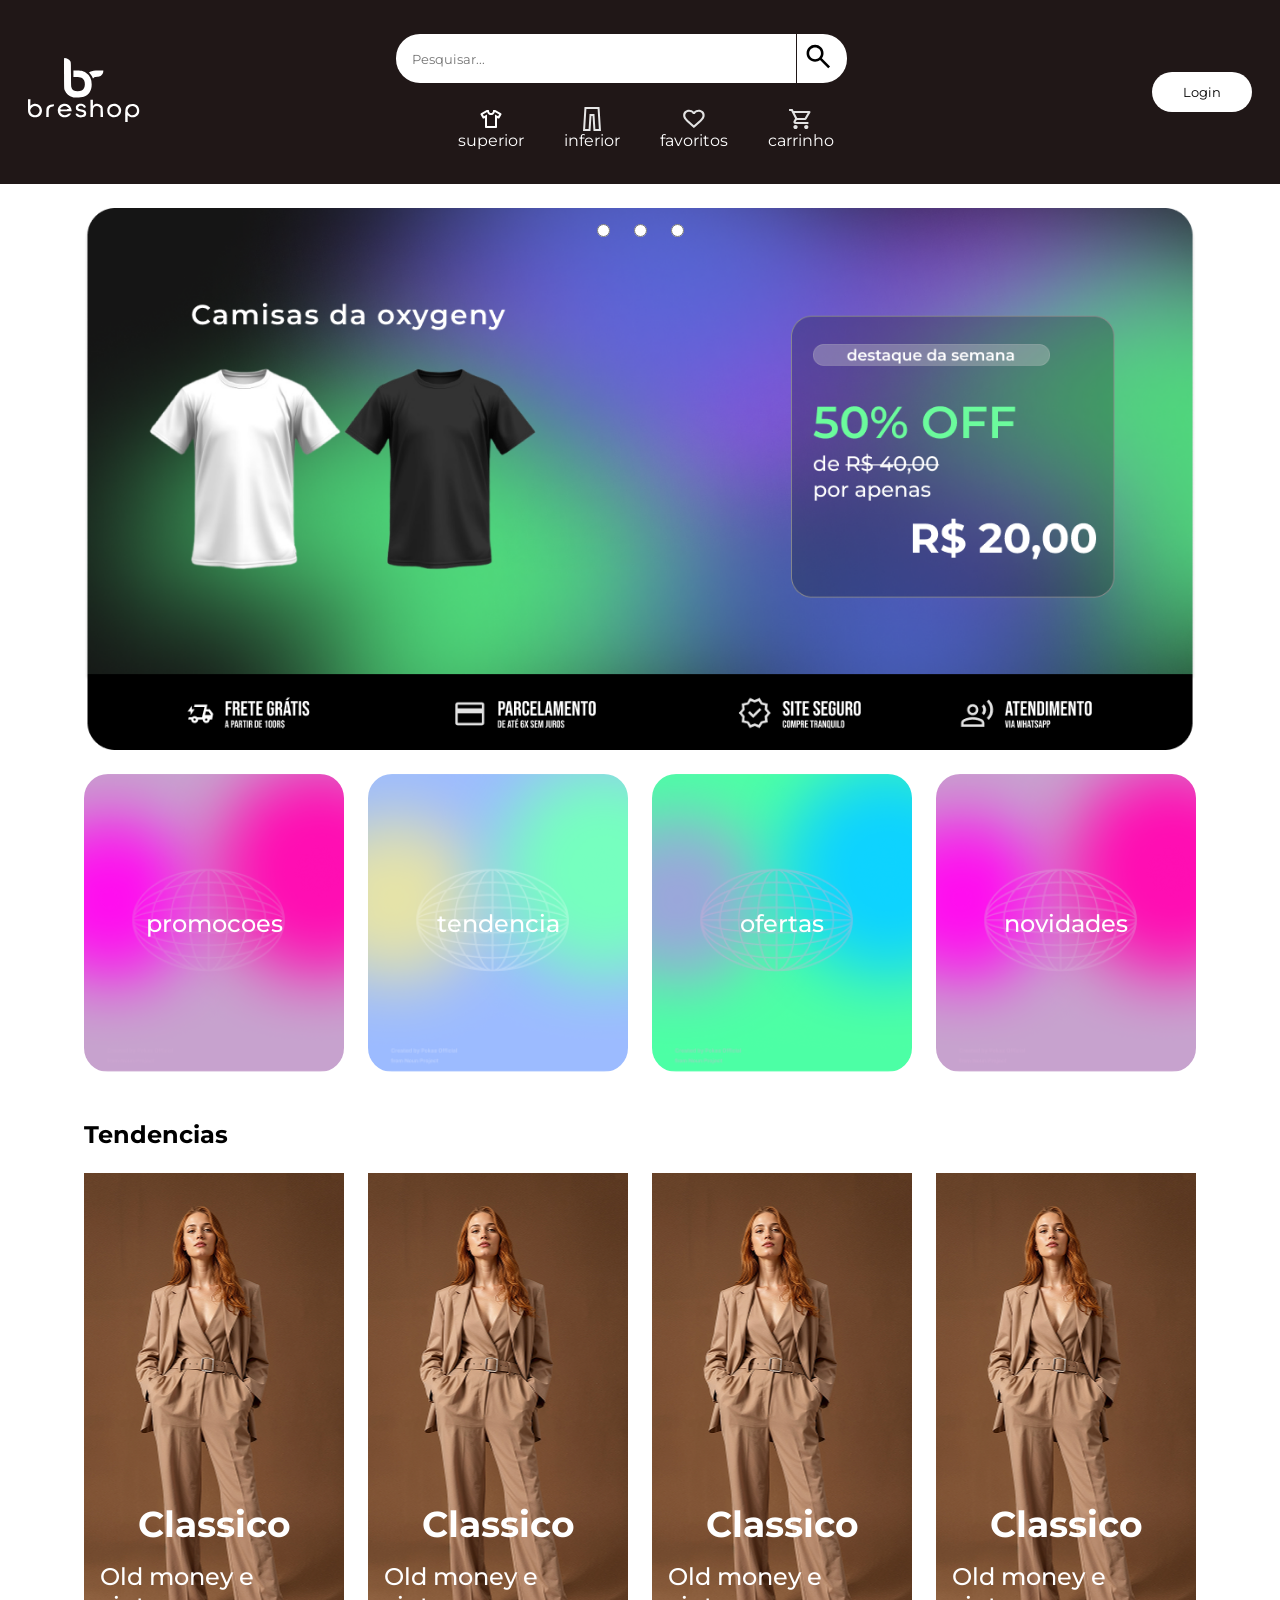
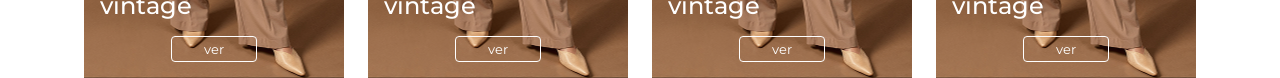
==== index.html @ 42ba139c "Fix:cards atualizados" ====
<!DOCTYPE html>
<html lang="pt-BR">
<head>
    <meta charset="UTF-8">
    <meta name="viewport" content="width=device-width, initial-scale=1.0">
    <link rel="stylesheet" href="css/config.css">
    <link rel="stylesheet" href="css/header.css">
    <link rel="stylesheet" href="css/slider.css">
    <link rel="stylesheet" href="css/main.css">
    <title>Breshop</title>
</head>
<body>
    <!-- cabeçalho com os a navegação para outras partes do codigo -->
    <header>
        <div class="container-header">
            <!-- logo -->
            <div>
                <img src="assets/icons/logo.svg" alt="logo"/>
            </div>
            <!-- barra de pesquisa + navegação -->
            <div class="content-header">
                <span>
                    <input type="text" placeholder="Pesquisar...">
                    <button>
                        <img src="assets/icons/lupa.svg" alt="lupa"/>
                    </button>
                </span>
                <nav>
                    <div class="nav-item">
                        <img src="assets/icons/superior.svg" alt="home"/>
                        <a href="#">superior</a>
                    </div>
                    <div class="nav-item">
                        <img src="assets/icons/inferior.svg" alt="inferior"/>
                        <a href="#">inferior</a>
                    </div>
                    <div class="nav-item"> 
                        <img src="assets/icons/fav.svg" alt="contato"/>
                        <a href="#">favoritos</a>
                    </div>
                    <div class="nav-item"> 
                        <img src="assets/icons/carrinho.svg" alt="contato"/>
                        <a href="#">carrinho</a>
                    </div>
                </nav>   
            </div>
            <button class="btn-login">
                Login   
            </button>
        </div>
    </header>
    <main>
        <section>
            <div class="container-slide">
                <div class="slide">
                    <img src="assets/images/slide.png" alt="slide1"/>
                </div>
                <nav>
                    <input type="radio" name="slide" id="slide2">
                    <input type="radio" name="slide" id="slide3">
                    <input type="radio" name="slide" id="slide4">
                </nav>
            </div>
        </section>
        <section class="container-box">
            <div class="box box-1">promocoes</div>
            <div class="box box-2">tendencia</div>
            <div class="box box-3">ofertas</div>
            <div class="box box-4">novidades</div>
        </section>
        <section class="container-cards">
            <h1>Tendencias</h1>
            <div class="content-cards">
                <div class="card card-1">
                    <div>
                        <h2>Classico</h2>
                        <span>Old money e vintage</span>
                        <button>ver</button>
                    </div>
                </div>
                      <div class="card card-1">
                    <div>
                        <h2>Classico</h2>
                        <span>Old money e vintage</span>
                        <button>ver</button>
                    </div>
                </div>
                      <div class="card card-1">
                    <div>
                        <h2>Classico</h2>
                        <span>Old money e vintage</span>
                        <button>ver</button>
                    </div>
                </div>
                      <div class="card card-1">
                    <div>
                        <h2>Classico</h2>
                        <span>Old money e vintage</span>
                        <button>ver</button>
                    </div>
                </div>
                
        </section>
    </main>
</body>
</html>
---- css/config.css ----
@import url('https://fonts.googleapis.com/css2?family=Montserrat:ital,wght@0,100..900;1,100..900&display=swap');
* {
    margin: 0;
    padding: 0;
    box-sizing: border-box;
    font-family: "Montserrat", sans-serif;
    color: #fff;
}
---- css/header.css ----
header {
    /* width: 100%; */
    height: 184px;
    background-color: #201717;
    padding: 0 5.25rem;
    display: flex;
    justify-content: center;
}

header > .container-header {
    height: 100%;
    display: flex;
    align-items: center;
    gap: 16rem;
}
header > .container-header > .content-header {
    width: 500px;
    display: flex;
    flex-direction: column;
    align-items: center;
    gap: 1.5rem;
}
header > .container-header > .content-header > nav {
    display: flex;
    gap: 2.5rem;
}
header > .container-header > .content-header > span {
    display: flex;
    gap: 1px;
    width: 100%;
}

header > .container-header > .content-header > nav > .nav-item {
    display: flex;
    flex-direction: column;
    align-items: center;
}
header > .container-header > .content-header > nav > .nav-item > a:hover{
    transition: 0.3s;  
    color: #464646;
}

header > .container-header > .content-header > nav > .nav-item > a {
    text-decoration: none;
    color: #fff;
}
header > .container-header > .content-header > span > input{
    width: 80%;
    height: 49px;
    background-color: #fff;
    color: #000;
    border: none;
    border-radius: 24px 0px 0px 24px;
    padding: 0 1rem;
}
header > .container-header > .content-header > span > button {
    width: 10%;
    height: 49px;
    background-color: #fff;
    color: #000;
    border: none;
    border-radius: 0px 24px 24px 0px;
}
header > .container-header > .btn-login  {
    width: 100px;
    height: 40px;
    background-color: #fff;
    color: #000;
    border: none;
    border-radius: 24px;
}
---- css/slider.css ----
main > section > .container-slide {
    margin-top: 1.5rem;
    width: 100%;
    height: 100%;
    position: relative;
}
main > section > .container-slide >  .slide {
    width: 100%;
    height: 33.88rem;

}
main > section > .container-slide >  nav {
    width: 100%;
    position: absolute;
    left: 50%;
    top: 1rem;
    display: flex;
    gap: 1.5rem;
    transform: translateX(-50%);
    justify-content: center;
}
main > section > .container-slide > .slide > img{
    width: 100%;
    height: 100%;
}
---- css/main.css ----
main {
    padding: 0 5.25rem;
}

.container-box > .box {
    width: 18.63rem;
    height: 18.63rem;
    border-radius: 24px;
    display: flex;
    align-items: center;
    justify-content: center;
    font-size: 1.5rem;
    font-weight: 500;
}
.box-1 {
    background-image: url('../assets/images/promocoes.png');
    background-size: cover;
    background-position: center;
}
.box-2 {
    background-image: url('../assets/images/tendencias.png');
    background-size: cover;
    background-position: center;
}
.box-3 {
    background-image: url('../assets/images/ofertas.png');
    background-size: cover;
    background-position: center;
}
.box-4 {
    background-image: url('../assets/images/novidades.png');
    background-size: cover;
    background-position: center;
}

.container-box  {
    width: 100%;
    display: flex;
    gap: 1.5rem;
    margin-top: 1.5rem;

}

.container-cards {
    margin-top: 3rem;
    width: 100%;
}
.container-cards > h1 {
    color: #000000;
}

.content-cards {
    width: 100%;
    display: flex;
    gap: 1.5rem;
    margin-top: 1.5rem;
}


.content-cards > .card {
    width: 18.63rem;
    height: 31.56rem;
    font-size: 1.5rem;
    font-weight: 500;
    padding: 1rem;

}
.content-cards > .card > div {
    width: 100%;
    height: 100%;
    display: flex;
    align-items: center;
    justify-content: end;
    flex-direction: column;
    gap: 1rem;
}
.content-cards > .card > div > button {

    background-color: transparent;
    border: 1px solid #fff;
    border-radius: 4px;
    padding: 0.25rem 2rem;
}
.card-1 {
    background: linear-gradient(to top, rgba(0, 0, 0, 0.8) 0%, rgba(0, 0, 0, 0) 100%);
    background-image: url('../assets/images/classico.png');
    background-size: cover;
    background-position: center;
}
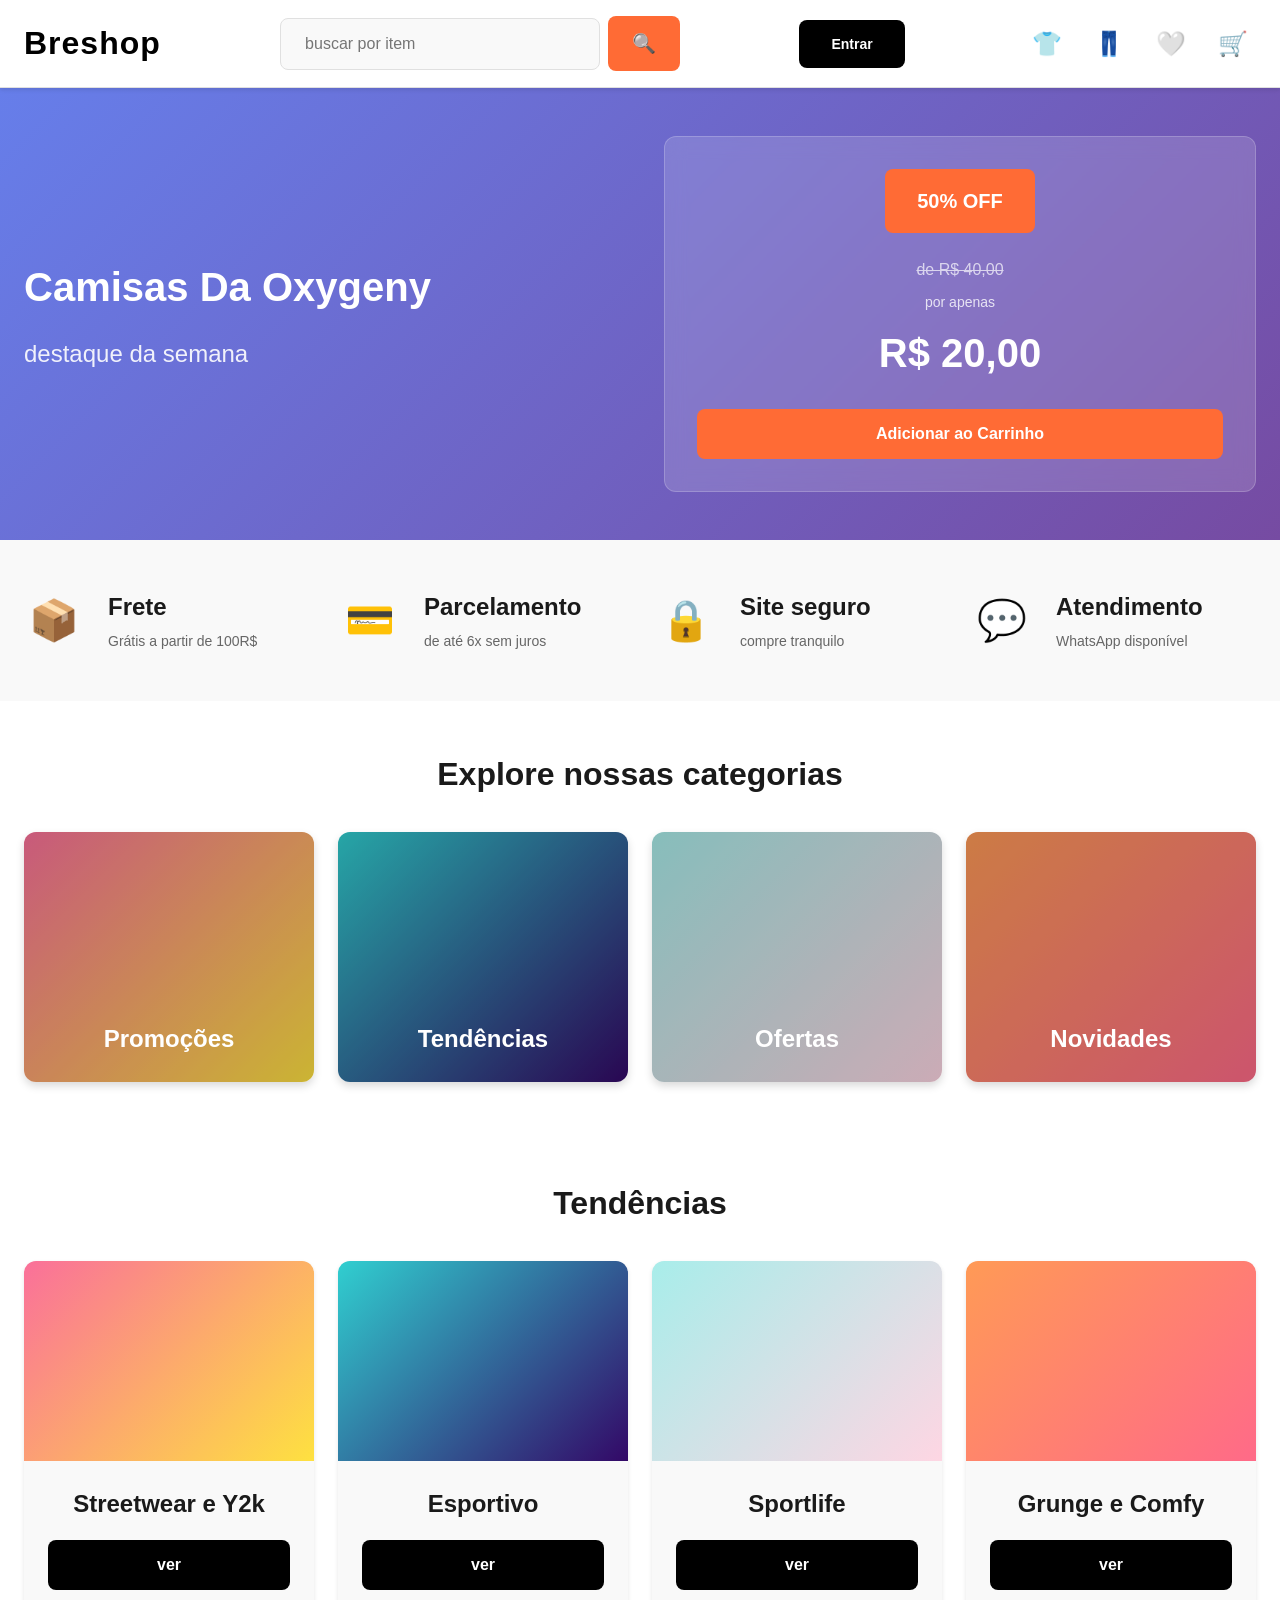
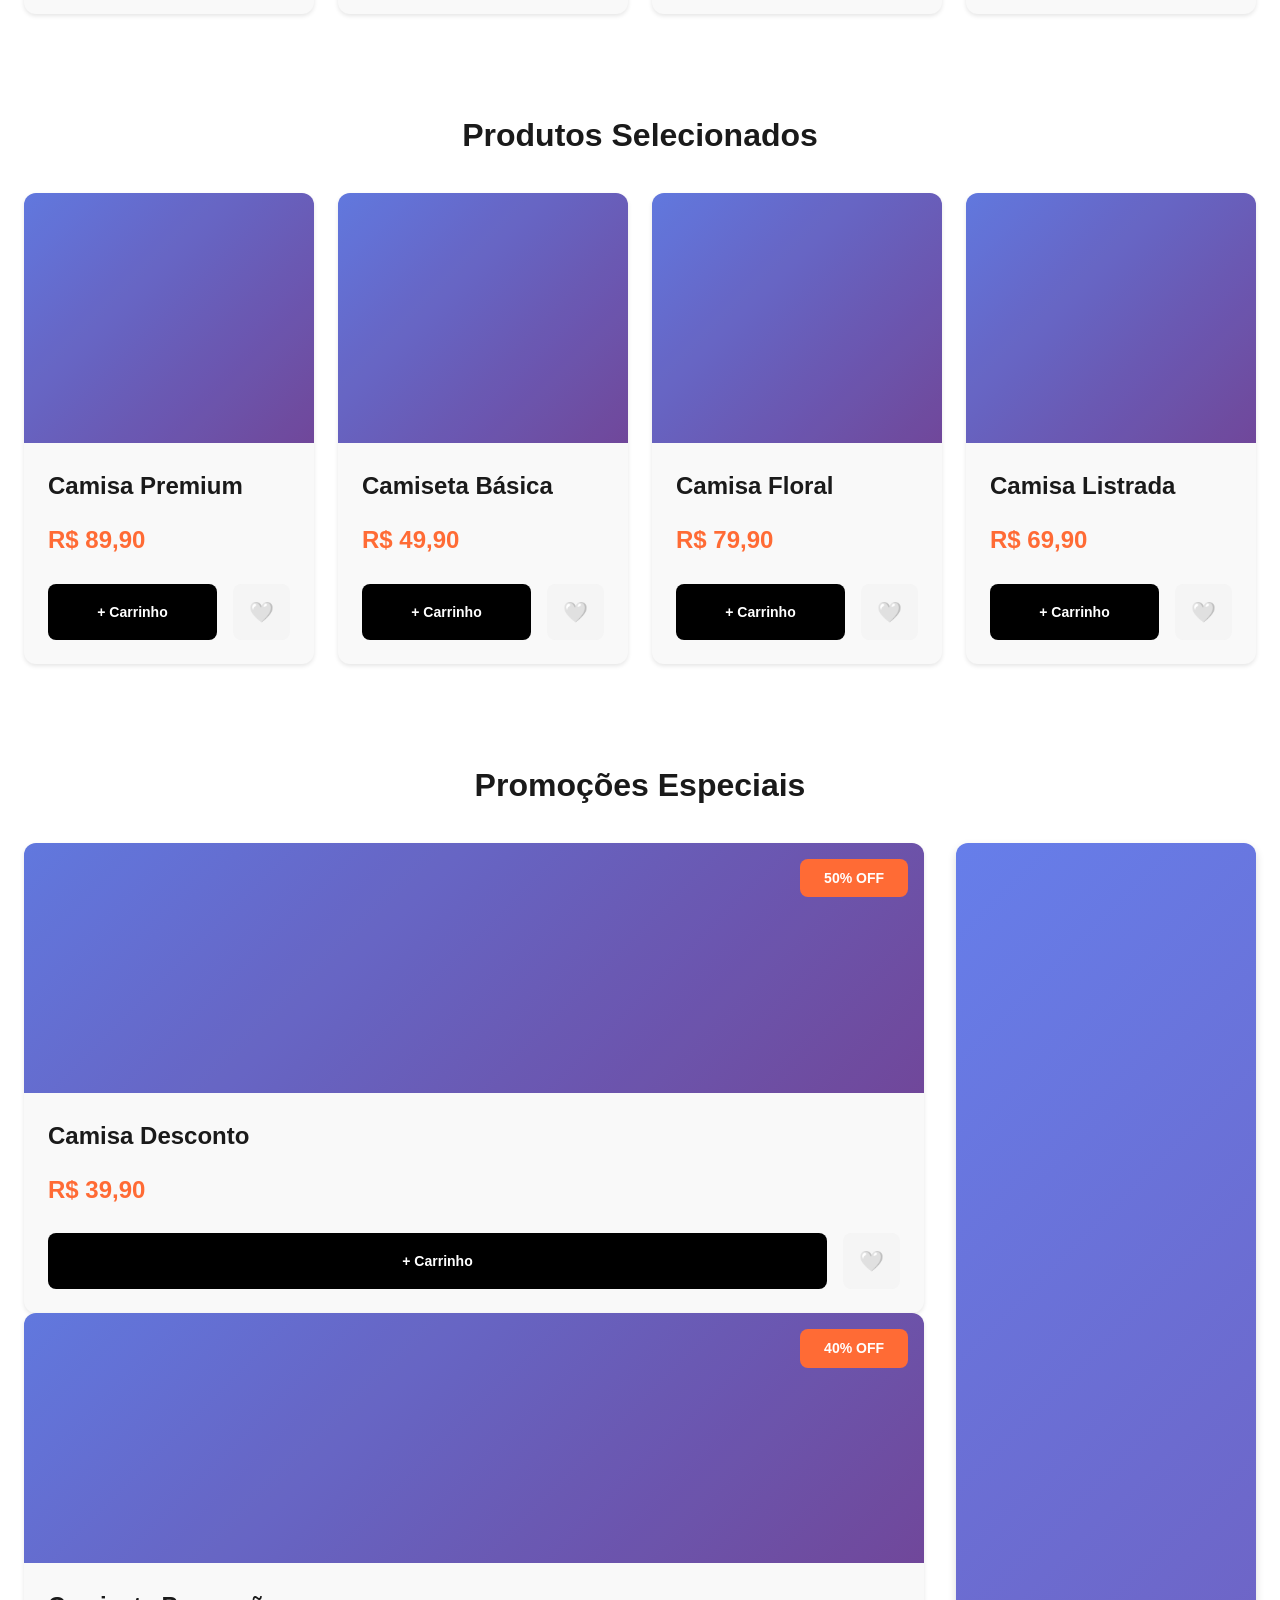
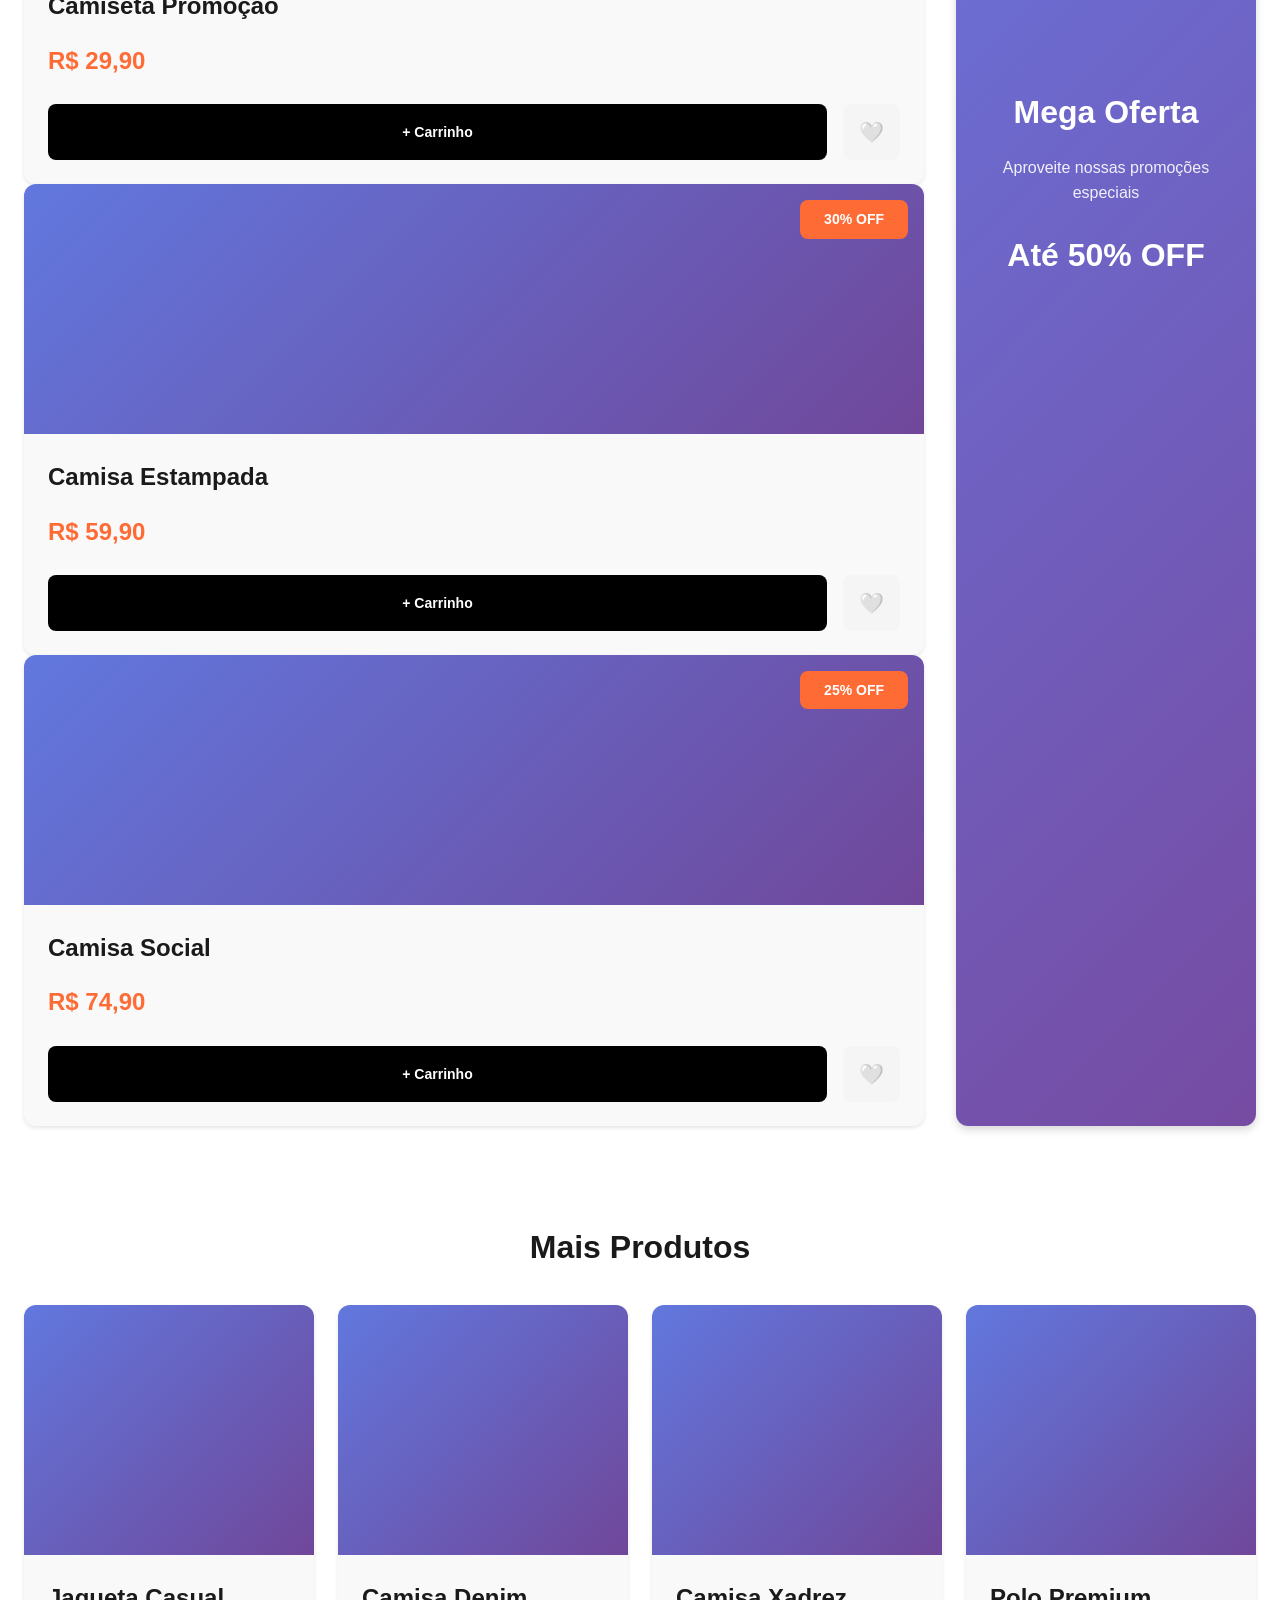
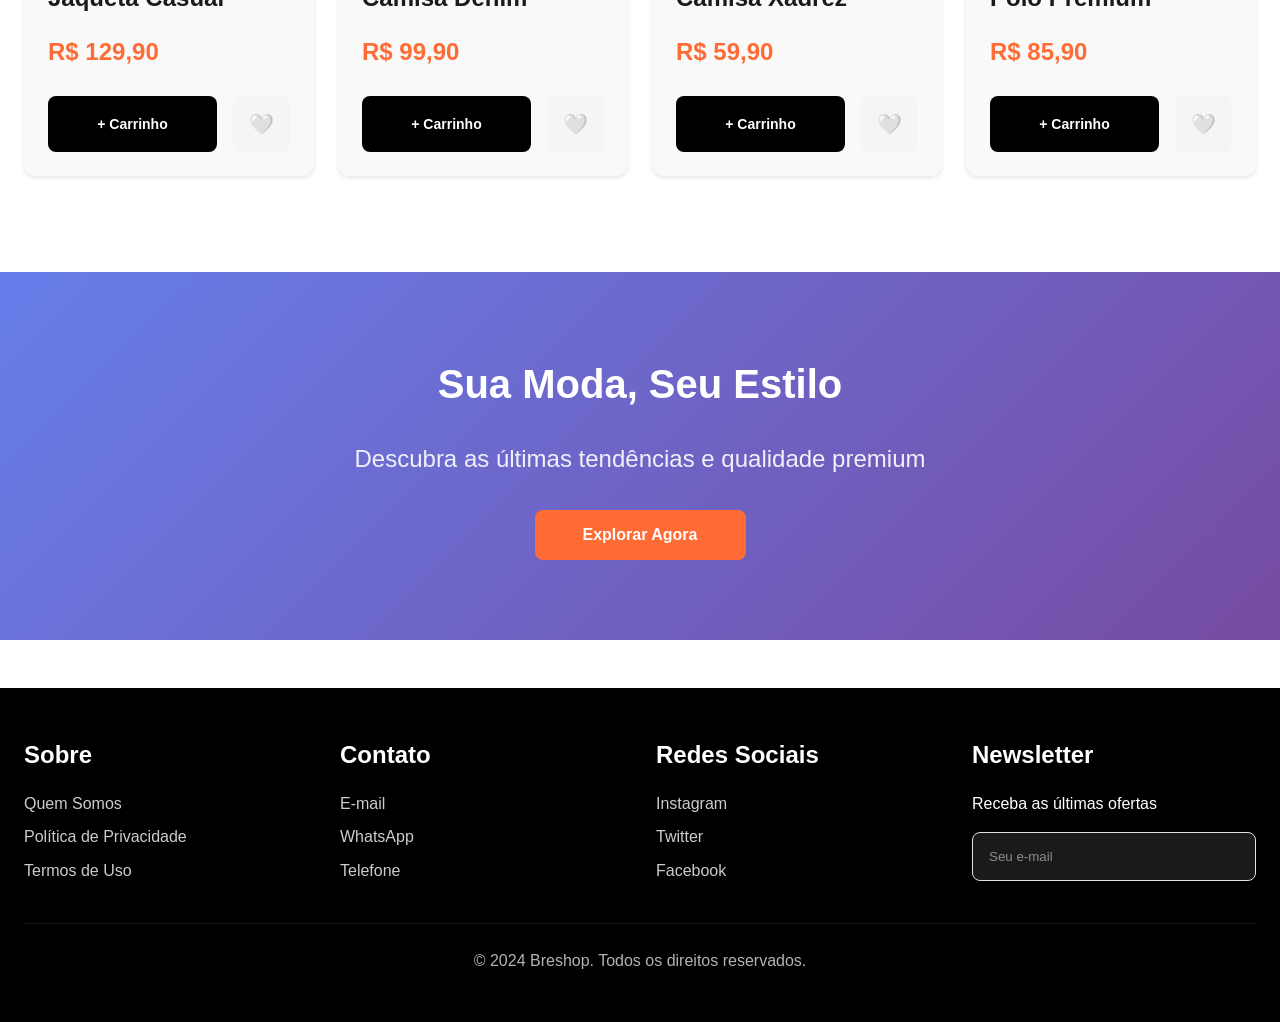
==== commit bfbdadd2: "Build: Desenvolver e-commerce completo com HTML5, CSS3 e JavaScript Vanilla Implementação de todos o" ====
--- a/index.html
+++ b/index.html
@@ -3,104 +3,381 @@
 <head>
     <meta charset="UTF-8">
     <meta name="viewport" content="width=device-width, initial-scale=1.0">
-    <link rel="stylesheet" href="css/config.css">
-    <link rel="stylesheet" href="css/header.css">
-    <link rel="stylesheet" href="css/slider.css">
-    <link rel="stylesheet" href="css/main.css">
-    <title>Breshop</title>
+    <title>Breshop - Moda Urbana</title>
+    <link rel="stylesheet" href="css/styles.css">
 </head>
 <body>
-    <!-- cabeçalho com os a navegação para outras partes do codigo -->
-    <header>
-        <div class="container-header">
-            <!-- logo -->
-            <div>
-                <img src="assets/icons/logo.svg" alt="logo"/>
-            </div>
-            <!-- barra de pesquisa + navegação -->
-            <div class="content-header">
-                <span>
-                    <input type="text" placeholder="Pesquisar...">
-                    <button>
-                        <img src="assets/icons/lupa.svg" alt="lupa"/>
-                    </button>
-                </span>
-                <nav>
-                    <div class="nav-item">
-                        <img src="assets/icons/superior.svg" alt="home"/>
-                        <a href="#">superior</a>
-                    </div>
-                    <div class="nav-item">
-                        <img src="assets/icons/inferior.svg" alt="inferior"/>
-                        <a href="#">inferior</a>
-                    </div>
-                    <div class="nav-item"> 
-                        <img src="assets/icons/fav.svg" alt="contato"/>
-                        <a href="#">favoritos</a>
-                    </div>
-                    <div class="nav-item"> 
-                        <img src="assets/icons/carrinho.svg" alt="contato"/>
-                        <a href="#">carrinho</a>
-                    </div>
-                </nav>   
-            </div>
-            <button class="btn-login">
-                Login   
-            </button>
+    <!-- HEADER -->
+    <header class="header">
+        <div class="header-content">
+            <div class="header-logo">
+                <h1>Breshop</h1>
+            </div>
+
+            <div class="header-search">
+                <input type="text" id="searchInput" placeholder="buscar por item" class="search-input">
+                <button class="search-btn">🔍</button>
+            </div>
+
+            <div class="header-actions">
+                <button class="action-btn">entrar</button>
+            </div>
+
+            <div class="header-icons">
+                <button class="icon-btn" title="Superior">👕</button>
+                <button class="icon-btn" title="Inferior">👖</button>
+                <button class="icon-btn favorites-btn" title="Favoritos">🤍</button>
+                <button class="icon-btn cart-btn" title="Carrinho">🛒</button>
+            </div>
         </div>
     </header>
-    <main>
-        <section>
-            <div class="container-slide">
-                <div class="slide">
-                    <img src="assets/images/slide.png" alt="slide1"/>
-                </div>
-                <nav>
-                    <input type="radio" name="slide" id="slide2">
-                    <input type="radio" name="slide" id="slide3">
-                    <input type="radio" name="slide" id="slide4">
-                </nav>
-            </div>
-        </section>
-        <section class="container-box">
-            <div class="box box-1">promocoes</div>
-            <div class="box box-2">tendencia</div>
-            <div class="box box-3">ofertas</div>
-            <div class="box box-4">novidades</div>
-        </section>
-        <section class="container-cards">
-            <h1>Tendencias</h1>
-            <div class="content-cards">
-                <div class="card card-1">
-                    <div>
-                        <h2>Classico</h2>
-                        <span>Old money e vintage</span>
-                        <button>ver</button>
-                    </div>
-                </div>
-                      <div class="card card-1">
-                    <div>
-                        <h2>Classico</h2>
-                        <span>Old money e vintage</span>
-                        <button>ver</button>
-                    </div>
-                </div>
-                      <div class="card card-1">
-                    <div>
-                        <h2>Classico</h2>
-                        <span>Old money e vintage</span>
-                        <button>ver</button>
-                    </div>
-                </div>
-                      <div class="card card-1">
-                    <div>
-                        <h2>Classico</h2>
-                        <span>Old money e vintage</span>
-                        <button>ver</button>
-                    </div>
-                </div>
-                
-        </section>
-    </main>
+
+    <!-- MAIN BANNER -->
+    <section class="main-banner">
+        <div class="banner-container">
+            <div class="banner-content">
+                <div class="banner-products">
+                    <div class="product-showcase">
+                        <h2>Camisas da oxygeny</h2>
+                        <p class="subtitle">destaque da semana</p>
+                    </div>
+                </div>
+
+                <div class="banner-highlight">
+                    <div class="highlight-badge">50% OFF</div>
+                    <div class="highlight-prices">
+                        <span class="price-original">de R$ 40,00</span>
+                        <p class="price-label">por apenas</p>
+                        <span class="price-current">R$ 20,00</span>
+                    </div>
+                    <button class="btn-add-cart">Adicionar ao Carrinho</button>
+                </div>
+            </div>
+        </div>
+    </section>
+
+    <!-- BENEFITS BAR -->
+    <section class="benefits-bar">
+        <div class="benefit-item">
+            <div class="benefit-icon">📦</div>
+            <div class="benefit-text">
+                <h3>Frete</h3>
+                <p>Grátis a partir de 100R$</p>
+            </div>
+        </div>
+
+        <div class="benefit-item">
+            <div class="benefit-icon">💳</div>
+            <div class="benefit-text">
+                <h3>Parcelamento</h3>
+                <p>de até 6x sem juros</p>
+            </div>
+        </div>
+
+        <div class="benefit-item">
+            <div class="benefit-icon">🔒</div>
+            <div class="benefit-text">
+                <h3>Site seguro</h3>
+                <p>compre tranquilo</p>
+            </div>
+        </div>
+
+        <div class="benefit-item">
+            <div class="benefit-icon">💬</div>
+            <div class="benefit-text">
+                <h3>Atendimento</h3>
+                <p>WhatsApp disponível</p>
+            </div>
+        </div>
+    </section>
+
+    <!-- CATEGORIES SECTION -->
+    <section class="categories-section">
+        <h2 class="section-title">Explore nossas categorias</h2>
+        <div class="categories-grid">
+            <div class="category-card category-card-1">
+                <div class="category-overlay"></div>
+                <h3>Promoções</h3>
+            </div>
+            <div class="category-card category-card-2">
+                <div class="category-overlay"></div>
+                <h3>Tendências</h3>
+            </div>
+            <div class="category-card category-card-3">
+                <div class="category-overlay"></div>
+                <h3>Ofertas</h3>
+            </div>
+            <div class="category-card category-card-4">
+                <div class="category-overlay"></div>
+                <h3>Novidades</h3>
+            </div>
+        </div>
+    </section>
+
+    <!-- TRENDS SECTION -->
+    <section class="trends-section">
+        <h2 class="section-title">Tendências</h2>
+        <div class="trends-grid">
+            <div class="trend-card">
+                <div class="trend-image trend-image-1"></div>
+                <h3>Streetwear e Y2k</h3>
+                <button class="btn-see">ver</button>
+            </div>
+            <div class="trend-card">
+                <div class="trend-image trend-image-2"></div>
+                <h3>Esportivo</h3>
+                <button class="btn-see">ver</button>
+            </div>
+            <div class="trend-card">
+                <div class="trend-image trend-image-3"></div>
+                <h3>Sportlife</h3>
+                <button class="btn-see">ver</button>
+            </div>
+            <div class="trend-card">
+                <div class="trend-image trend-image-4"></div>
+                <h3>Grunge e Comfy</h3>
+                <button class="btn-see">ver</button>
+            </div>
+        </div>
+    </section>
+
+    <!-- TOP PRODUCTS SECTION -->
+    <section class="products-section products-top">
+        <h2 class="section-title">Produtos Selecionados</h2>
+        <div class="products-grid">
+            <!-- Product 1 -->
+            <div class="product-card">
+                <div class="product-image"></div>
+                <div class="product-info">
+                    <h3 class="product-name">Camisa Premium</h3>
+                    <p class="product-price">R$ 89,90</p>
+                    <div class="product-actions">
+                        <button class="btn-add-product">+ Carrinho</button>
+                        <button class="btn-favorite">🤍</button>
+                    </div>
+                </div>
+            </div>
+
+            <!-- Product 2 -->
+            <div class="product-card">
+                <div class="product-image"></div>
+                <div class="product-info">
+                    <h3 class="product-name">Camiseta Básica</h3>
+                    <p class="product-price">R$ 49,90</p>
+                    <div class="product-actions">
+                        <button class="btn-add-product">+ Carrinho</button>
+                        <button class="btn-favorite">🤍</button>
+                    </div>
+                </div>
+            </div>
+
+            <!-- Product 3 -->
+            <div class="product-card">
+                <div class="product-image"></div>
+                <div class="product-info">
+                    <h3 class="product-name">Camisa Floral</h3>
+                    <p class="product-price">R$ 79,90</p>
+                    <div class="product-actions">
+                        <button class="btn-add-product">+ Carrinho</button>
+                        <button class="btn-favorite">🤍</button>
+                    </div>
+                </div>
+            </div>
+
+            <!-- Product 4 -->
+            <div class="product-card">
+                <div class="product-image"></div>
+                <div class="product-info">
+                    <h3 class="product-name">Camisa Listrada</h3>
+                    <p class="product-price">R$ 69,90</p>
+                    <div class="product-actions">
+                        <button class="btn-add-product">+ Carrinho</button>
+                        <button class="btn-favorite">🤍</button>
+                    </div>
+                </div>
+            </div>
+        </div>
+    </section>
+
+    <!-- PROMOTIONS SECTION -->
+    <section class="promotions-section">
+        <h2 class="section-title">Promoções Especiais</h2>
+        <div class="promotions-container">
+            <div class="promotions-grid">
+                <!-- Promo Product 1 -->
+                <div class="product-card promo-card">
+                    <div class="product-badge">50% OFF</div>
+                    <div class="product-image"></div>
+                    <div class="product-info">
+                        <h3 class="product-name">Camisa Desconto</h3>
+                        <p class="product-price">R$ 39,90</p>
+                        <div class="product-actions">
+                            <button class="btn-add-product">+ Carrinho</button>
+                            <button class="btn-favorite">🤍</button>
+                        </div>
+                    </div>
+                </div>
+
+                <!-- Promo Product 2 -->
+                <div class="product-card promo-card">
+                    <div class="product-badge">40% OFF</div>
+                    <div class="product-image"></div>
+                    <div class="product-info">
+                        <h3 class="product-name">Camiseta Promoção</h3>
+                        <p class="product-price">R$ 29,90</p>
+                        <div class="product-actions">
+                            <button class="btn-add-product">+ Carrinho</button>
+                            <button class="btn-favorite">🤍</button>
+                        </div>
+                    </div>
+                </div>
+
+                <!-- Promo Product 3 -->
+                <div class="product-card promo-card">
+                    <div class="product-badge">30% OFF</div>
+                    <div class="product-image"></div>
+                    <div class="product-info">
+                        <h3 class="product-name">Camisa Estampada</h3>
+                        <p class="product-price">R$ 59,90</p>
+                        <div class="product-actions">
+                            <button class="btn-add-product">+ Carrinho</button>
+                            <button class="btn-favorite">🤍</button>
+                        </div>
+                    </div>
+                </div>
+
+                <!-- Promo Product 4 -->
+                <div class="product-card promo-card">
+                    <div class="product-badge">25% OFF</div>
+                    <div class="product-image"></div>
+                    <div class="product-info">
+                        <h3 class="product-name">Camisa Social</h3>
+                        <p class="product-price">R$ 74,90</p>
+                        <div class="product-actions">
+                            <button class="btn-add-product">+ Carrinho</button>
+                            <button class="btn-favorite">🤍</button>
+                        </div>
+                    </div>
+                </div>
+            </div>
+
+            <div class="promotions-highlight">
+                <div class="highlight-box">
+                    <h3>Mega Oferta</h3>
+                    <p>Aproveite nossas promoções especiais</p>
+                    <span class="highlight-discount">Até 50% OFF</span>
+                </div>
+            </div>
+        </div>
+    </section>
+
+    <!-- BOTTOM PRODUCTS SECTION -->
+    <section class="products-section products-bottom">
+        <h2 class="section-title">Mais Produtos</h2>
+        <div class="products-grid">
+            <!-- Product 5 -->
+            <div class="product-card">
+                <div class="product-image"></div>
+                <div class="product-info">
+                    <h3 class="product-name">Jaqueta Casual</h3>
+                    <p class="product-price">R$ 129,90</p>
+                    <div class="product-actions">
+                        <button class="btn-add-product">+ Carrinho</button>
+                        <button class="btn-favorite">🤍</button>
+                    </div>
+                </div>
+            </div>
+
+            <!-- Product 6 -->
+            <div class="product-card">
+                <div class="product-image"></div>
+                <div class="product-info">
+                    <h3 class="product-name">Camisa Denim</h3>
+                    <p class="product-price">R$ 99,90</p>
+                    <div class="product-actions">
+                        <button class="btn-add-product">+ Carrinho</button>
+                        <button class="btn-favorite">🤍</button>
+                    </div>
+                </div>
+            </div>
+
+            <!-- Product 7 -->
+            <div class="product-card">
+                <div class="product-image"></div>
+                <div class="product-info">
+                    <h3 class="product-name">Camisa Xadrez</h3>
+                    <p class="product-price">R$ 59,90</p>
+                    <div class="product-actions">
+                        <button class="btn-add-product">+ Carrinho</button>
+                        <button class="btn-favorite">🤍</button>
+                    </div>
+                </div>
+            </div>
+
+            <!-- Product 8 -->
+            <div class="product-card">
+                <div class="product-image"></div>
+                <div class="product-info">
+                    <h3 class="product-name">Polo Premium</h3>
+                    <p class="product-price">R$ 85,90</p>
+                    <div class="product-actions">
+                        <button class="btn-add-product">+ Carrinho</button>
+                        <button class="btn-favorite">🤍</button>
+                    </div>
+                </div>
+            </div>
+        </div>
+    </section>
+
+    <!-- FINAL BANNER -->
+    <section class="final-banner">
+        <div class="banner-content-final">
+            <div class="banner-text-final">
+                <h2>Sua Moda, Seu Estilo</h2>
+                <p>Descubra as últimas tendências e qualidade premium</p>
+                <button class="btn-explore">Explorar Agora</button>
+            </div>
+        </div>
+    </section>
+
+    <!-- FOOTER -->
+    <footer class="footer">
+        <div class="footer-content">
+            <div class="footer-section">
+                <h4>Sobre</h4>
+                <ul>
+                    <li><a href="#">Quem Somos</a></li>
+                    <li><a href="#">Política de Privacidade</a></li>
+                    <li><a href="#">Termos de Uso</a></li>
+                </ul>
+            </div>
+            <div class="footer-section">
+                <h4>Contato</h4>
+                <ul>
+                    <li><a href="#">E-mail</a></li>
+                    <li><a href="#">WhatsApp</a></li>
+                    <li><a href="#">Telefone</a></li>
+                </ul>
+            </div>
+            <div class="footer-section">
+                <h4>Redes Sociais</h4>
+                <ul>
+                    <li><a href="#">Instagram</a></li>
+                    <li><a href="#">Twitter</a></li>
+                    <li><a href="#">Facebook</a></li>
+                </ul>
+            </div>
+            <div class="footer-section">
+                <h4>Newsletter</h4>
+                <p>Receba as últimas ofertas</p>
+                <input type="email" placeholder="Seu e-mail" class="footer-email">
+            </div>
+        </div>
+        <div class="footer-bottom">
+            <p>&copy; 2024 Breshop. Todos os direitos reservados.</p>
+        </div>
+    </footer>
+
+    <script src="js/script.js"></script>
 </body>
-</html>+</html>
--- a/css/styles.css
+++ b/css/styles.css
@@ -0,0 +1,866 @@
+/* ============================
+   CSS VARIABLES & ROOT STYLES
+   ============================ */
+:root {
+    /* Colors */
+    --primary-color: #000;
+    --secondary-color: #fff;
+    --accent-color: #ff6b35;
+    --text-dark: #1a1a1a;
+    --text-light: #666;
+    --border-color: #e0e0e0;
+    --bg-light: #f9f9f9;
+    --bg-gray: #f5f5f5;
+    
+    /* Gradients */
+    --gradient-primary: linear-gradient(135deg, #667eea 0%, #764ba2 100%);
+    --gradient-category-1: linear-gradient(135deg, #fa709a 0%, #fee140 100%);
+    --gradient-category-2: linear-gradient(135deg, #30cfd0 0%, #330867 100%);
+    --gradient-category-3: linear-gradient(135deg, #a8edea 0%, #fed6e3 100%);
+    --gradient-category-4: linear-gradient(135deg, #ff9a56 0%, #ff6a88 100%);
+    --gradient-banner: linear-gradient(135deg, #667eea 0%, #764ba2 100%);
+    
+    /* Typography */
+    --font-family: 'Segoe UI', Tahoma, Geneva, Verdana, sans-serif;
+    --font-size-h1: 2.5rem;
+    --font-size-h2: 2rem;
+    --font-size-h3: 1.5rem;
+    --font-size-body: 1rem;
+    --font-size-small: 0.875rem;
+    --font-weight-light: 300;
+    --font-weight-regular: 400;
+    --font-weight-medium: 500;
+    --font-weight-bold: 700;
+    
+    /* Spacing */
+    --spacing-xs: 0.25rem;
+    --spacing-sm: 0.5rem;
+    --spacing-md: 1rem;
+    --spacing-lg: 1.5rem;
+    --spacing-xl: 2rem;
+    --spacing-xxl: 3rem;
+    
+    /* Border & Shadow */
+    --border-radius: 8px;
+    --border-radius-lg: 12px;
+    --shadow-sm: 0 2px 4px rgba(0, 0, 0, 0.1);
+    --shadow-md: 0 4px 8px rgba(0, 0, 0, 0.15);
+    --shadow-lg: 0 8px 16px rgba(0, 0, 0, 0.2);
+}
+
+/* ============================
+   GLOBAL STYLES
+   ============================ */
+* {
+    margin: 0;
+    padding: 0;
+    box-sizing: border-box;
+}
+
+html {
+    scroll-behavior: smooth;
+}
+
+body {
+    font-family: var(--font-family);
+    color: var(--text-dark);
+    background-color: var(--secondary-color);
+    line-height: 1.6;
+    overflow-x: hidden;
+}
+
+a {
+    color: var(--text-dark);
+    text-decoration: none;
+    transition: color 0.3s ease;
+}
+
+a:hover {
+    color: var(--accent-color);
+}
+
+button {
+    cursor: pointer;
+    border: none;
+    transition: all 0.3s ease;
+    font-family: var(--font-family);
+    font-size: var(--font-size-body);
+}
+
+/* ============================
+   HEADER
+   ============================ */
+.header {
+    background-color: var(--secondary-color);
+    border-bottom: 1px solid var(--border-color);
+    padding: var(--spacing-md) 0;
+    position: sticky;
+    top: 0;
+    z-index: 100;
+    box-shadow: var(--shadow-sm);
+}
+
+.header-content {
+    max-width: 1400px;
+    margin: 0 auto;
+    padding: 0 var(--spacing-lg);
+    display: flex;
+    align-items: center;
+    justify-content: space-between;
+    gap: var(--spacing-xl);
+}
+
+.header-logo h1 {
+    font-size: var(--font-size-h2);
+    font-weight: var(--font-weight-bold);
+    color: var(--primary-color);
+    letter-spacing: 1px;
+}
+
+.header-search {
+    flex: 1;
+    max-width: 400px;
+    display: flex;
+    align-items: center;
+    gap: var(--spacing-sm);
+}
+
+.search-input {
+    flex: 1;
+    padding: var(--spacing-md) var(--spacing-lg);
+    border: 1px solid var(--border-color);
+    border-radius: var(--border-radius);
+    font-size: var(--font-size-body);
+    background-color: var(--bg-light);
+    transition: border-color 0.3s ease;
+}
+
+.search-input:focus {
+    outline: none;
+    border-color: var(--accent-color);
+    background-color: var(--secondary-color);
+}
+
+.search-btn {
+    padding: var(--spacing-md) var(--spacing-lg);
+    background-color: var(--accent-color);
+    color: var(--secondary-color);
+    border-radius: var(--border-radius);
+    font-weight: var(--font-weight-bold);
+    font-size: 1.2rem;
+}
+
+.search-btn:hover {
+    opacity: 0.9;
+    transform: scale(1.05);
+}
+
+.header-actions {
+    display: flex;
+    gap: var(--spacing-md);
+}
+
+.action-btn {
+    padding: var(--spacing-md) var(--spacing-xl);
+    background-color: var(--primary-color);
+    color: var(--secondary-color);
+    border-radius: var(--border-radius);
+    font-weight: var(--font-weight-bold);
+    font-size: var(--font-size-small);
+    text-transform: capitalize;
+}
+
+.action-btn:hover {
+    opacity: 0.8;
+    transform: translateY(-2px);
+}
+
+.header-icons {
+    display: flex;
+    gap: var(--spacing-md);
+    align-items: center;
+}
+
+.icon-btn {
+    font-size: 1.5rem;
+    padding: var(--spacing-sm);
+    background: transparent;
+    border-radius: var(--border-radius);
+    transition: all 0.3s ease;
+}
+
+.icon-btn:hover {
+    background-color: var(--bg-light);
+    transform: scale(1.1);
+}
+
+/* ============================
+   MAIN BANNER
+   ============================ */
+.main-banner {
+    background: var(--gradient-banner);
+    padding: var(--spacing-xxl) var(--spacing-lg);
+    color: var(--secondary-color);
+}
+
+.banner-container {
+    max-width: 1400px;
+    margin: 0 auto;
+}
+
+.banner-content {
+    display: grid;
+    grid-template-columns: 1fr 1fr;
+    gap: var(--spacing-xxl);
+    align-items: center;
+}
+
+.product-showcase {
+    text-align: left;
+}
+
+.product-showcase h2 {
+    font-size: var(--font-size-h1);
+    font-weight: var(--font-weight-bold);
+    margin-bottom: var(--spacing-md);
+    text-transform: capitalize;
+}
+
+.subtitle {
+    font-size: var(--font-size-h3);
+    font-weight: var(--font-weight-light);
+    opacity: 0.9;
+}
+
+.banner-highlight {
+    background-color: rgba(255, 255, 255, 0.15);
+    padding: var(--spacing-xl);
+    border-radius: var(--border-radius-lg);
+    text-align: center;
+    backdrop-filter: blur(10px);
+    border: 1px solid rgba(255, 255, 255, 0.2);
+}
+
+.highlight-badge {
+    display: inline-block;
+    background-color: var(--accent-color);
+    color: var(--secondary-color);
+    padding: var(--spacing-md) var(--spacing-xl);
+    border-radius: var(--border-radius);
+    font-size: 1.25rem;
+    font-weight: var(--font-weight-bold);
+    margin-bottom: var(--spacing-lg);
+    text-transform: uppercase;
+}
+
+.highlight-prices {
+    margin-bottom: var(--spacing-lg);
+}
+
+.price-original {
+    font-size: var(--font-size-body);
+    text-decoration: line-through;
+    opacity: 0.7;
+    display: block;
+    margin-bottom: var(--spacing-sm);
+}
+
+.price-label {
+    font-size: var(--font-size-small);
+    opacity: 0.8;
+    margin-bottom: var(--spacing-sm);
+}
+
+.price-current {
+    display: block;
+    font-size: 2.5rem;
+    font-weight: var(--font-weight-bold);
+    color: var(--secondary-color);
+}
+
+.btn-add-cart {
+    background-color: var(--accent-color);
+    color: var(--secondary-color);
+    padding: var(--spacing-md) var(--spacing-xxl);
+    border-radius: var(--border-radius);
+    font-weight: var(--font-weight-bold);
+    font-size: var(--font-size-body);
+    width: 100%;
+    transition: all 0.3s ease;
+}
+
+.btn-add-cart:hover {
+    opacity: 0.9;
+    transform: translateY(-2px);
+}
+
+/* ============================
+   BENEFITS BAR
+   ============================ */
+.benefits-bar {
+    display: grid;
+    grid-template-columns: repeat(auto-fit, minmax(250px, 1fr));
+    gap: var(--spacing-xl);
+    padding: var(--spacing-xxl) var(--spacing-lg);
+    background-color: var(--bg-light);
+    max-width: 1400px;
+    margin: 0 auto;
+}
+
+.benefit-item {
+    display: flex;
+    gap: var(--spacing-lg);
+    align-items: center;
+}
+
+.benefit-icon {
+    font-size: 2.5rem;
+    min-width: 60px;
+    text-align: center;
+}
+
+.benefit-text h3 {
+    font-size: var(--font-size-h3);
+    font-weight: var(--font-weight-bold);
+    margin-bottom: var(--spacing-xs);
+    color: var(--text-dark);
+}
+
+.benefit-text p {
+    font-size: var(--font-size-small);
+    color: var(--text-light);
+}
+
+/* ============================
+   CATEGORIES SECTION
+   ============================ */
+.categories-section {
+    padding: var(--spacing-xxl) var(--spacing-lg);
+    max-width: 1400px;
+    margin: 0 auto;
+}
+
+.section-title {
+    font-size: var(--font-size-h2);
+    font-weight: var(--font-weight-bold);
+    margin-bottom: var(--spacing-xl);
+    color: var(--text-dark);
+    text-align: center;
+}
+
+.categories-grid {
+    display: grid;
+    grid-template-columns: repeat(auto-fit, minmax(200px, 1fr));
+    gap: var(--spacing-lg);
+}
+
+.category-card {
+    position: relative;
+    height: 250px;
+    border-radius: var(--border-radius-lg);
+    overflow: hidden;
+    display: flex;
+    align-items: flex-end;
+    justify-content: center;
+    cursor: pointer;
+    transition: all 0.3s ease;
+    box-shadow: var(--shadow-md);
+}
+
+.category-card:hover {
+    transform: translateY(-8px);
+    box-shadow: var(--shadow-lg);
+}
+
+.category-card h3 {
+    position: relative;
+    z-index: 2;
+    color: var(--secondary-color);
+    font-size: var(--font-size-h3);
+    font-weight: var(--font-weight-bold);
+    margin-bottom: var(--spacing-lg);
+    text-align: center;
+    text-transform: capitalize;
+}
+
+.category-overlay {
+    position: absolute;
+    top: 0;
+    left: 0;
+    width: 100%;
+    height: 100%;
+    background: rgba(0, 0, 0, 0.2);
+}
+
+.category-card-1 {
+    background: var(--gradient-category-1);
+}
+
+.category-card-2 {
+    background: var(--gradient-category-2);
+}
+
+.category-card-3 {
+    background: var(--gradient-category-3);
+}
+
+.category-card-4 {
+    background: var(--gradient-category-4);
+}
+
+/* ============================
+   TRENDS SECTION
+   ============================ */
+.trends-section {
+    padding: var(--spacing-xxl) var(--spacing-lg);
+    max-width: 1400px;
+    margin: 0 auto;
+}
+
+.trends-grid {
+    display: grid;
+    grid-template-columns: repeat(auto-fit, minmax(250px, 1fr));
+    gap: var(--spacing-lg);
+}
+
+.trend-card {
+    background-color: var(--bg-light);
+    border-radius: var(--border-radius-lg);
+    overflow: hidden;
+    transition: all 0.3s ease;
+    box-shadow: var(--shadow-sm);
+}
+
+.trend-card:hover {
+    transform: translateY(-8px);
+    box-shadow: var(--shadow-lg);
+}
+
+.trend-image {
+    width: 100%;
+    height: 200px;
+    background: linear-gradient(135deg, #667eea 0%, #764ba2 100%);
+    position: relative;
+    overflow: hidden;
+}
+
+.trend-image-1 {
+    background: linear-gradient(135deg, #fa709a 0%, #fee140 100%);
+}
+
+.trend-image-2 {
+    background: linear-gradient(135deg, #30cfd0 0%, #330867 100%);
+}
+
+.trend-image-3 {
+    background: linear-gradient(135deg, #a8edea 0%, #fed6e3 100%);
+}
+
+.trend-image-4 {
+    background: linear-gradient(135deg, #ff9a56 0%, #ff6a88 100%);
+}
+
+.trend-card h3 {
+    padding: var(--spacing-lg) var(--spacing-lg) var(--spacing-md);
+    font-size: var(--font-size-h3);
+    font-weight: var(--font-weight-bold);
+    text-align: center;
+    color: var(--text-dark);
+}
+
+.btn-see {
+    width: calc(100% - 2 * var(--spacing-lg));
+    margin: 0 var(--spacing-lg) var(--spacing-lg);
+    padding: var(--spacing-md);
+    background-color: var(--primary-color);
+    color: var(--secondary-color);
+    border-radius: var(--border-radius);
+    font-weight: var(--font-weight-bold);
+}
+
+.btn-see:hover {
+    background-color: var(--accent-color);
+    transform: scale(1.05);
+}
+
+/* ============================
+   PRODUCTS SECTION
+   ============================ */
+.products-section {
+    padding: var(--spacing-xxl) var(--spacing-lg);
+    max-width: 1400px;
+    margin: 0 auto;
+}
+
+.products-grid {
+    display: grid;
+    grid-template-columns: repeat(auto-fit, minmax(250px, 1fr));
+    gap: var(--spacing-lg);
+}
+
+.product-card {
+    background-color: var(--bg-light);
+    border-radius: var(--border-radius-lg);
+    overflow: hidden;
+    transition: all 0.3s ease;
+    box-shadow: var(--shadow-sm);
+    position: relative;
+}
+
+.product-card:hover {
+    transform: translateY(-8px);
+    box-shadow: var(--shadow-lg);
+}
+
+.product-image {
+    width: 100%;
+    height: 250px;
+    background: linear-gradient(135deg, #667eea 0%, #764ba2 100%);
+    position: relative;
+    overflow: hidden;
+}
+
+.product-image::after {
+    content: '';
+    position: absolute;
+    inset: 0;
+    background: rgba(0, 0, 0, 0.05);
+}
+
+.product-info {
+    padding: var(--spacing-lg);
+}
+
+.product-name {
+    font-size: var(--font-size-h3);
+    font-weight: var(--font-weight-bold);
+    margin-bottom: var(--spacing-md);
+    color: var(--text-dark);
+}
+
+.product-price {
+    font-size: 1.5rem;
+    font-weight: var(--font-weight-bold);
+    color: var(--accent-color);
+    margin-bottom: var(--spacing-lg);
+}
+
+.product-actions {
+    display: flex;
+    gap: var(--spacing-md);
+}
+
+.btn-add-product {
+    flex: 1;
+    padding: var(--spacing-md);
+    background-color: var(--primary-color);
+    color: var(--secondary-color);
+    border-radius: var(--border-radius);
+    font-weight: var(--font-weight-bold);
+    font-size: var(--font-size-small);
+}
+
+.btn-add-product:hover {
+    background-color: var(--accent-color);
+    transform: scale(1.05);
+}
+
+.btn-favorite {
+    padding: var(--spacing-md);
+    background-color: var(--bg-gray);
+    border-radius: var(--border-radius);
+    font-size: 1.25rem;
+    transition: all 0.3s ease;
+}
+
+.btn-favorite:hover,
+.btn-favorite.active {
+    color: #e74c3c;
+    transform: scale(1.1);
+}
+
+.btn-favorite.active {
+    background-color: #ffebee;
+}
+
+.product-badge {
+    position: absolute;
+    top: var(--spacing-md);
+    right: var(--spacing-md);
+    background-color: var(--accent-color);
+    color: var(--secondary-color);
+    padding: var(--spacing-sm) var(--spacing-lg);
+    border-radius: var(--border-radius);
+    font-weight: var(--font-weight-bold);
+    font-size: var(--font-size-small);
+    z-index: 10;
+}
+
+/* ============================
+   PROMOTIONS SECTION
+   ============================ */
+.promotions-section {
+    padding: var(--spacing-xxl) var(--spacing-lg);
+    max-width: 1400px;
+    margin: 0 auto;
+}
+
+.promotions-container {
+    display: grid;
+    grid-template-columns: 1fr 300px;
+    gap: var(--spacing-xl);
+    align-items: start;
+}
+
+.promotions-highlight {
+    background: var(--gradient-primary);
+    border-radius: var(--border-radius-lg);
+    padding: var(--spacing-xl);
+    color: var(--secondary-color);
+    text-align: center;
+    height: 100%;
+    display: flex;
+    align-items: center;
+    justify-content: center;
+    box-shadow: var(--shadow-md);
+}
+
+.highlight-box h3 {
+    font-size: var(--font-size-h2);
+    font-weight: var(--font-weight-bold);
+    margin-bottom: var(--spacing-md);
+}
+
+.highlight-box p {
+    font-size: var(--font-size-body);
+    margin-bottom: var(--spacing-lg);
+    opacity: 0.9;
+}
+
+.highlight-discount {
+    display: block;
+    font-size: 2rem;
+    font-weight: var(--font-weight-bold);
+}
+
+.promo-card {
+    position: relative;
+}
+
+/* ============================
+   FINAL BANNER
+   ============================ */
+.final-banner {
+    background: linear-gradient(135deg, #667eea 0%, #764ba2 100%);
+    padding: var(--spacing-xxl) var(--spacing-lg);
+    margin-top: var(--spacing-xxl);
+    color: var(--secondary-color);
+}
+
+.banner-content-final {
+    max-width: 1400px;
+    margin: 0 auto;
+    text-align: center;
+    padding: var(--spacing-xl) 0;
+}
+
+.banner-text-final h2 {
+    font-size: var(--font-size-h1);
+    font-weight: var(--font-weight-bold);
+    margin-bottom: var(--spacing-lg);
+}
+
+.banner-text-final p {
+    font-size: var(--font-size-h3);
+    margin-bottom: var(--spacing-xl);
+    opacity: 0.9;
+}
+
+.btn-explore {
+    background-color: var(--accent-color);
+    color: var(--secondary-color);
+    padding: var(--spacing-md) var(--spacing-xxl);
+    border-radius: var(--border-radius);
+    font-weight: var(--font-weight-bold);
+    font-size: var(--font-size-body);
+    transition: all 0.3s ease;
+}
+
+.btn-explore:hover {
+    opacity: 0.9;
+    transform: translateY(-2px);
+}
+
+/* ============================
+   FOOTER
+   ============================ */
+.footer {
+    background-color: var(--primary-color);
+    color: var(--secondary-color);
+    padding: var(--spacing-xxl) var(--spacing-lg);
+    margin-top: var(--spacing-xxl);
+}
+
+.footer-content {
+    max-width: 1400px;
+    margin: 0 auto;
+    display: grid;
+    grid-template-columns: repeat(auto-fit, minmax(250px, 1fr));
+    gap: var(--spacing-xl);
+    margin-bottom: var(--spacing-xl);
+}
+
+.footer-section h4 {
+    font-size: var(--font-size-h3);
+    font-weight: var(--font-weight-bold);
+    margin-bottom: var(--spacing-md);
+}
+
+.footer-section ul {
+    list-style: none;
+}
+
+.footer-section li {
+    margin-bottom: var(--spacing-sm);
+}
+
+.footer-section a {
+    color: var(--secondary-color);
+    opacity: 0.8;
+    transition: opacity 0.3s ease;
+}
+
+.footer-section a:hover {
+    opacity: 1;
+    color: var(--accent-color);
+}
+
+.footer-email {
+    width: 100%;
+    padding: var(--spacing-md);
+    border: 1px solid var(--border-color);
+    border-radius: var(--border-radius);
+    background-color: rgba(255, 255, 255, 0.1);
+    color: var(--secondary-color);
+    margin-top: var(--spacing-md);
+}
+
+.footer-email::placeholder {
+    color: rgba(255, 255, 255, 0.5);
+}
+
+.footer-email:focus {
+    outline: none;
+    border-color: var(--accent-color);
+    background-color: rgba(255, 255, 255, 0.15);
+}
+
+.footer-bottom {
+    border-top: 1px solid rgba(255, 255, 255, 0.1);
+    padding-top: var(--spacing-lg);
+    text-align: center;
+    opacity: 0.7;
+}
+
+/* ============================
+   RESPONSIVENESS
+   ============================ */
+@media (max-width: 768px) {
+    .header-content {
+        flex-direction: column;
+        gap: var(--spacing-lg);
+    }
+
+    .header-search {
+        max-width: 100%;
+    }
+
+    .banner-content {
+        grid-template-columns: 1fr;
+    }
+
+    .product-showcase h2 {
+        font-size: var(--font-size-h2);
+    }
+
+    .products-grid {
+        grid-template-columns: repeat(2, 1fr);
+    }
+
+    .categories-grid {
+        grid-template-columns: repeat(2, 1fr);
+    }
+
+    .trends-grid {
+        grid-template-columns: 1fr;
+    }
+
+    .promotions-container {
+        grid-template-columns: 1fr;
+    }
+
+    .promotions-highlight {
+        min-height: 200px;
+    }
+
+    .section-title {
+        font-size: var(--font-size-h2);
+    }
+
+    .banner-text-final h2 {
+        font-size: var(--font-size-h2);
+    }
+
+    .benefits-bar {
+        grid-template-columns: 1fr;
+    }
+}
+
+@media (max-width: 480px) {
+    :root {
+        --font-size-h1: 1.75rem;
+        --font-size-h2: 1.5rem;
+        --font-size-h3: 1.25rem;
+        --spacing-xxl: 1.5rem;
+    }
+
+    .header-logo h1 {
+        font-size: var(--font-size-h2);
+    }
+
+    .header-icons {
+        gap: var(--spacing-sm);
+    }
+
+    .icon-btn {
+        font-size: 1.25rem;
+    }
+
+    .products-grid {
+        grid-template-columns: 1fr;
+    }
+
+    .categories-grid {
+        grid-template-columns: 1fr;
+    }
+
+    .highlight-badge {
+        font-size: 1rem;
+    }
+
+    .price-current {
+        font-size: 1.75rem;
+    }
+
+    .banner-content {
+        padding: 0;
+    }
+
+    .banner-highlight {
+        padding: var(--spacing-lg);
+    }
+
+    .footer-content {
+        grid-template-columns: 1fr;
+    }
+}
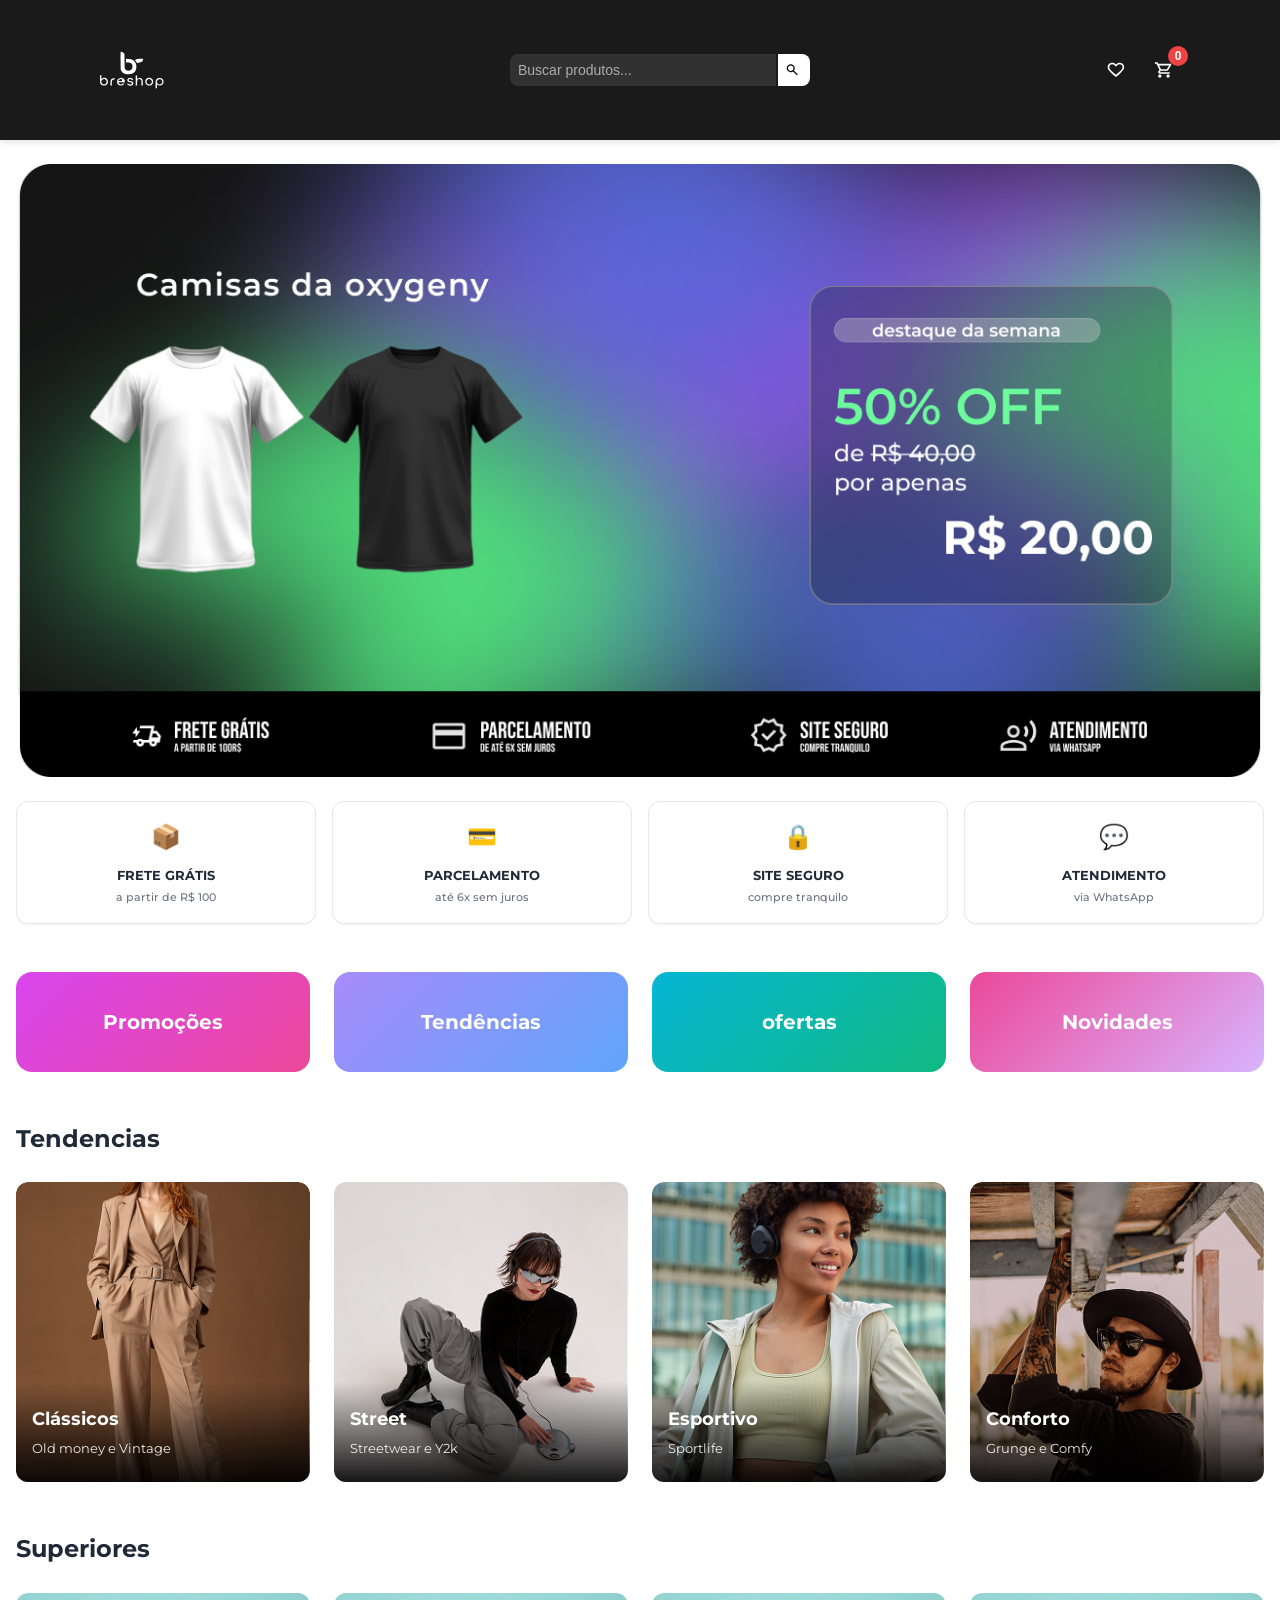
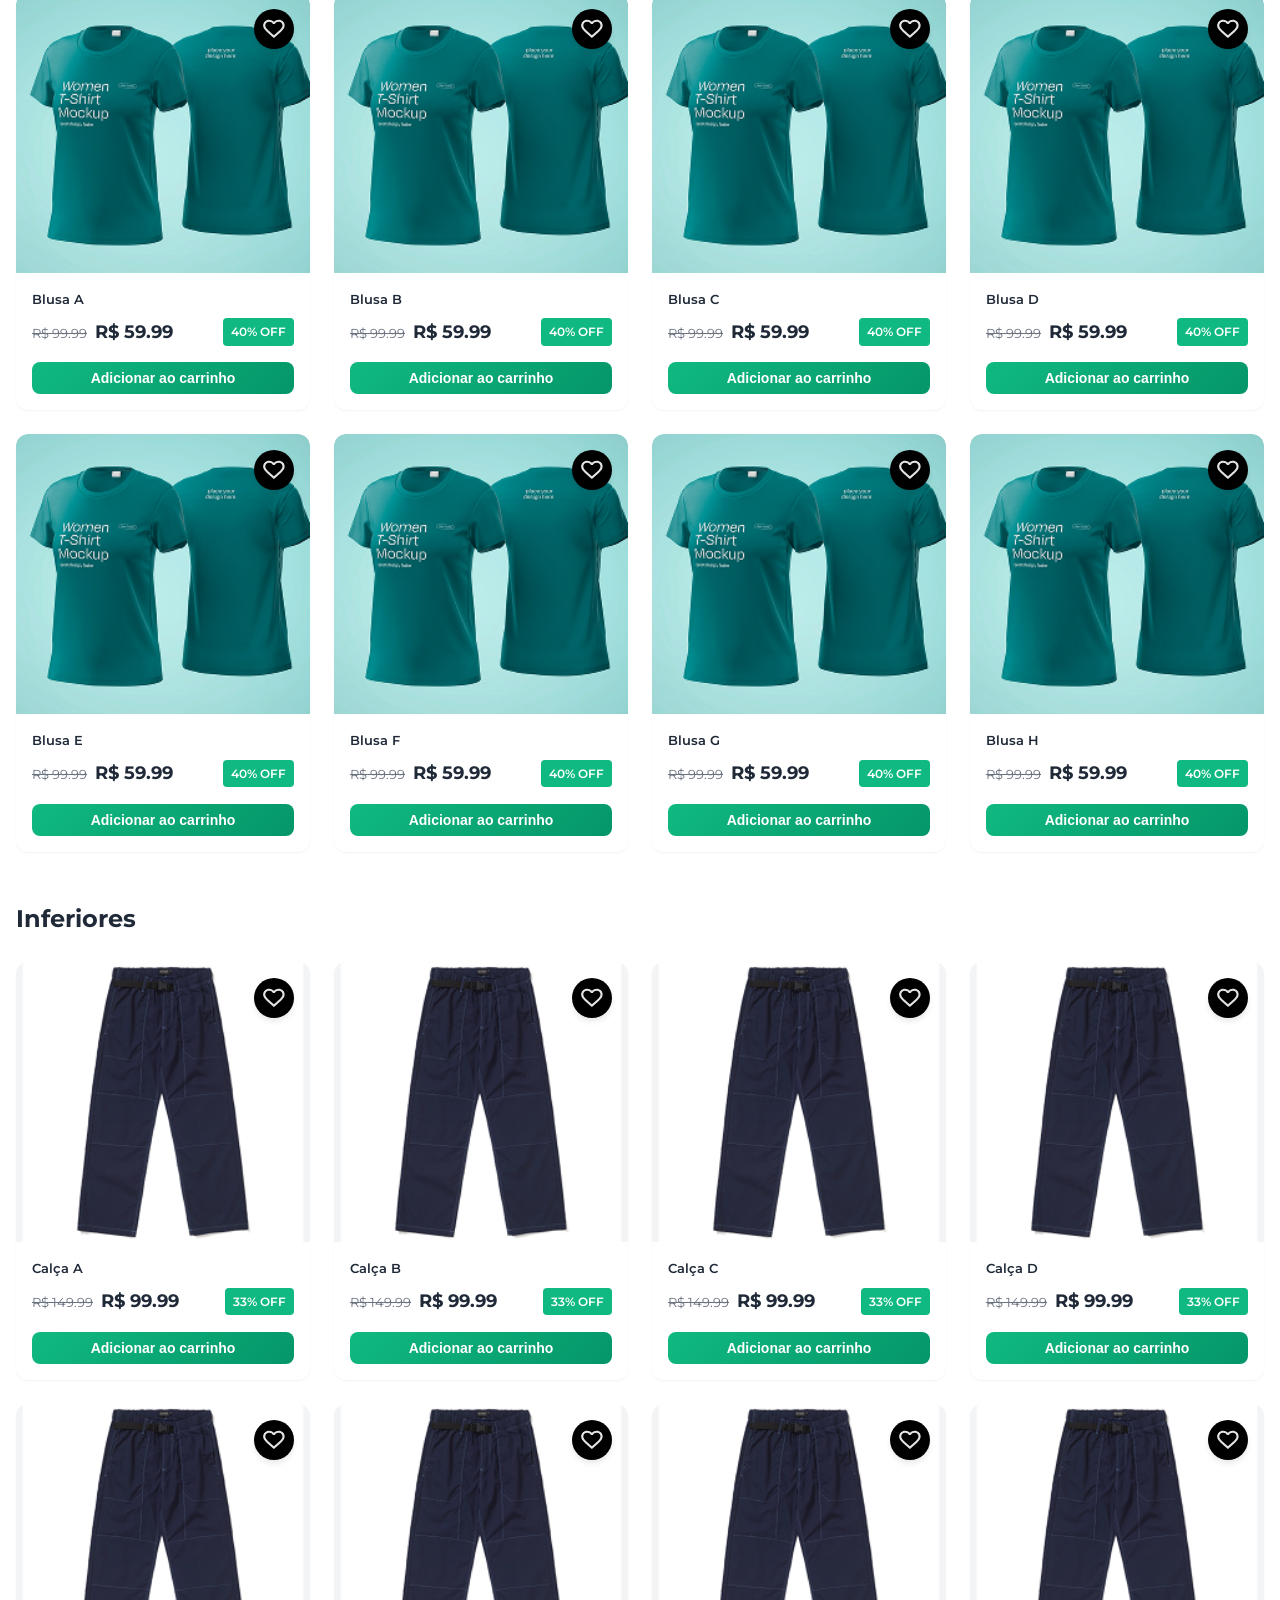
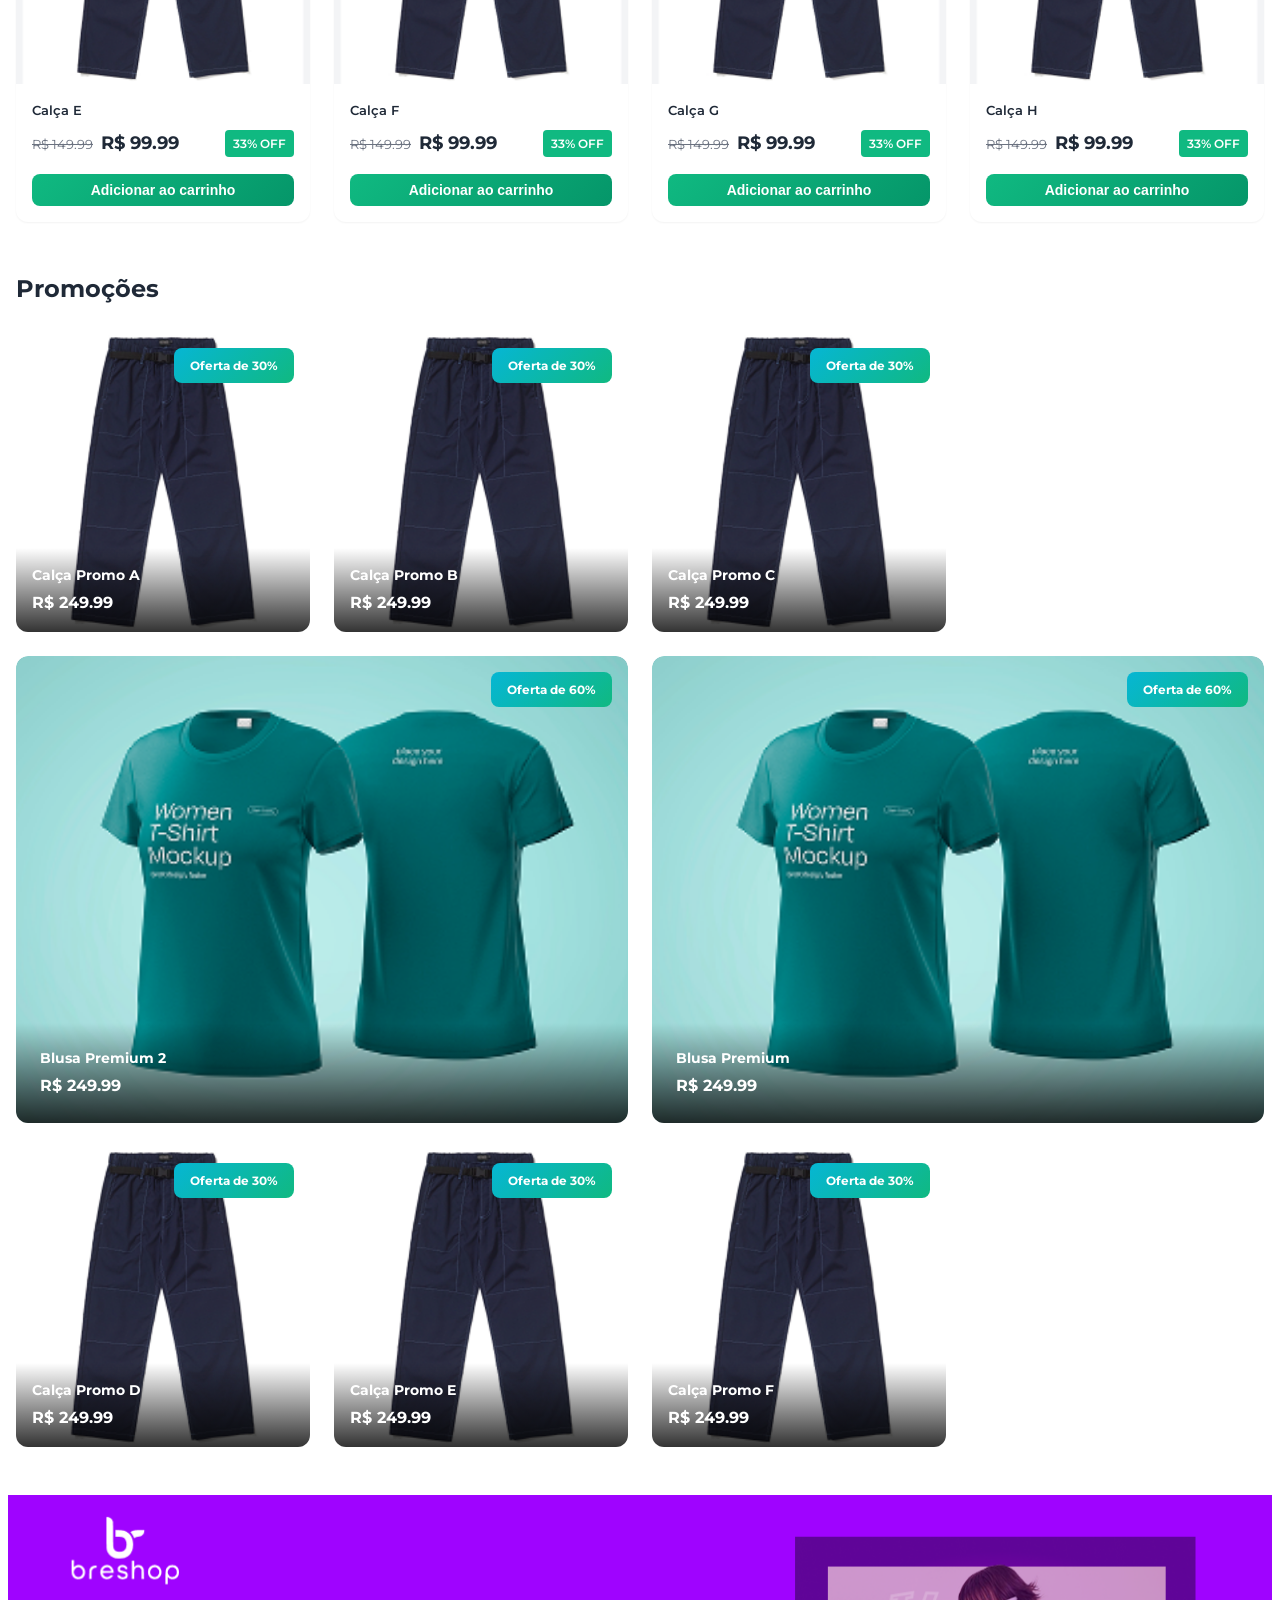
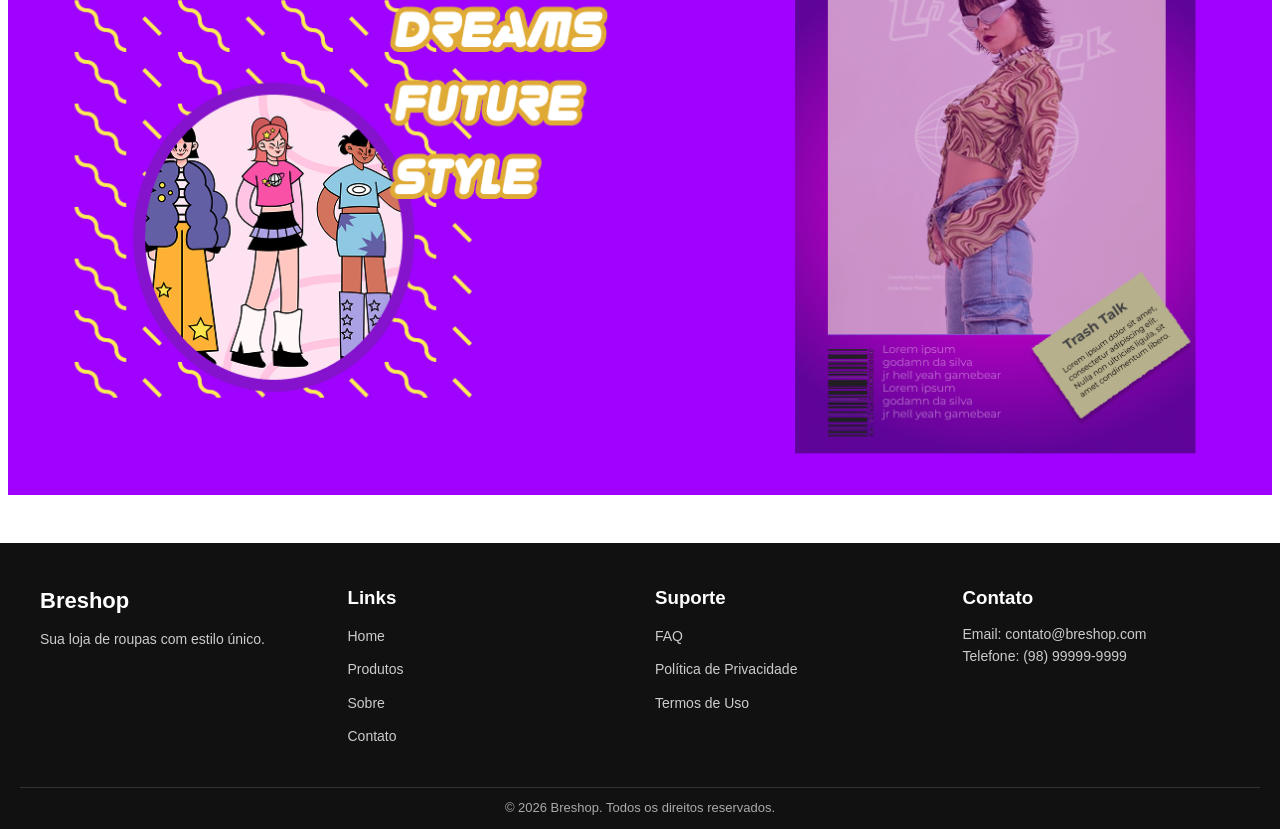
==== commit f6b727d2: "fix: hshs" ====
--- a/index.html
+++ b/index.html
@@ -3,381 +3,215 @@
 <head>
     <meta charset="UTF-8">
     <meta name="viewport" content="width=device-width, initial-scale=1.0">
-    <title>Breshop - Moda Urbana</title>
+    <title>Breshop - E-commerce</title>
     <link rel="stylesheet" href="css/styles.css">
 </head>
 <body>
     <!-- HEADER -->
     <header class="header">
-        <div class="header-content">
-            <div class="header-logo">
-                <h1>Breshop</h1>
-            </div>
-
-            <div class="header-search">
-                <input type="text" id="searchInput" placeholder="buscar por item" class="search-input">
-                <button class="search-btn">🔍</button>
+        <div class="header-container">
+            <div class="logo">
+                <img src="assets/icons/logo.svg" alt="Breshop Logo">
+            </div>
+            
+            <div class="search-container">
+                <input 
+                    type="text" 
+                    id="searchInput" 
+                    class="search-input" 
+                    placeholder="Buscar produtos..."
+                >
+                <button class="search-btn"><img src="/assets/icons/search.svg" alt=""></button>
             </div>
 
             <div class="header-actions">
-                <button class="action-btn">entrar</button>
-            </div>
-
-            <div class="header-icons">
-                <button class="icon-btn" title="Superior">👕</button>
-                <button class="icon-btn" title="Inferior">👖</button>
-                <button class="icon-btn favorites-btn" title="Favoritos">🤍</button>
-                <button class="icon-btn cart-btn" title="Carrinho">🛒</button>
+                <button id="favoritesBtn" class="header-icon-btn" title="Favoritos">
+                    <img src="assets/icons/favorites.svg" alt="Favoritos">
+                </button>
+                <button id="cartBtn" class="header-icon-btn" title="Carrinho">
+                    <img src="assets/icons/carrinho.svg" alt="Carrinho">
+                    <span id="cartCount" class="cart-count">0</span>
+                </button>
             </div>
         </div>
     </header>
 
-    <!-- MAIN BANNER -->
-    <section class="main-banner">
-        <div class="banner-container">
-            <div class="banner-content">
-                <div class="banner-products">
-                    <div class="product-showcase">
-                        <h2>Camisas da oxygeny</h2>
-                        <p class="subtitle">destaque da semana</p>
-                    </div>
-                </div>
-
-                <div class="banner-highlight">
-                    <div class="highlight-badge">50% OFF</div>
-                    <div class="highlight-prices">
-                        <span class="price-original">de R$ 40,00</span>
-                        <p class="price-label">por apenas</p>
-                        <span class="price-current">R$ 20,00</span>
-                    </div>
-                    <button class="btn-add-cart">Adicionar ao Carrinho</button>
-                </div>
-            </div>
-        </div>
-    </section>
-
-    <!-- BENEFITS BAR -->
-    <section class="benefits-bar">
-        <div class="benefit-item">
-            <div class="benefit-icon">📦</div>
-            <div class="benefit-text">
-                <h3>Frete</h3>
-                <p>Grátis a partir de 100R$</p>
-            </div>
-        </div>
-
-        <div class="benefit-item">
-            <div class="benefit-icon">💳</div>
-            <div class="benefit-text">
-                <h3>Parcelamento</h3>
-                <p>de até 6x sem juros</p>
-            </div>
-        </div>
-
-        <div class="benefit-item">
-            <div class="benefit-icon">🔒</div>
-            <div class="benefit-text">
-                <h3>Site seguro</h3>
-                <p>compre tranquilo</p>
-            </div>
-        </div>
-
-        <div class="benefit-item">
-            <div class="benefit-icon">💬</div>
-            <div class="benefit-text">
-                <h3>Atendimento</h3>
-                <p>WhatsApp disponível</p>
-            </div>
-        </div>
-    </section>
-
-    <!-- CATEGORIES SECTION -->
-    <section class="categories-section">
-        <h2 class="section-title">Explore nossas categorias</h2>
-        <div class="categories-grid">
-            <div class="category-card category-card-1">
-                <div class="category-overlay"></div>
-                <h3>Promoções</h3>
-            </div>
-            <div class="category-card category-card-2">
-                <div class="category-overlay"></div>
-                <h3>Tendências</h3>
-            </div>
-            <div class="category-card category-card-3">
-                <div class="category-overlay"></div>
-                <h3>Ofertas</h3>
-            </div>
-            <div class="category-card category-card-4">
-                <div class="category-overlay"></div>
-                <h3>Novidades</h3>
-            </div>
-        </div>
-    </section>
-
-    <!-- TRENDS SECTION -->
-    <section class="trends-section">
-        <h2 class="section-title">Tendências</h2>
-        <div class="trends-grid">
-            <div class="trend-card">
-                <div class="trend-image trend-image-1"></div>
-                <h3>Streetwear e Y2k</h3>
-                <button class="btn-see">ver</button>
-            </div>
-            <div class="trend-card">
-                <div class="trend-image trend-image-2"></div>
-                <h3>Esportivo</h3>
-                <button class="btn-see">ver</button>
-            </div>
-            <div class="trend-card">
-                <div class="trend-image trend-image-3"></div>
-                <h3>Sportlife</h3>
-                <button class="btn-see">ver</button>
-            </div>
-            <div class="trend-card">
-                <div class="trend-image trend-image-4"></div>
-                <h3>Grunge e Comfy</h3>
-                <button class="btn-see">ver</button>
-            </div>
-        </div>
-    </section>
-
-    <!-- TOP PRODUCTS SECTION -->
-    <section class="products-section products-top">
-        <h2 class="section-title">Produtos Selecionados</h2>
-        <div class="products-grid">
-            <!-- Product 1 -->
-            <div class="product-card">
-                <div class="product-image"></div>
-                <div class="product-info">
-                    <h3 class="product-name">Camisa Premium</h3>
-                    <p class="product-price">R$ 89,90</p>
-                    <div class="product-actions">
-                        <button class="btn-add-product">+ Carrinho</button>
-                        <button class="btn-favorite">🤍</button>
-                    </div>
-                </div>
-            </div>
-
-            <!-- Product 2 -->
-            <div class="product-card">
-                <div class="product-image"></div>
-                <div class="product-info">
-                    <h3 class="product-name">Camiseta Básica</h3>
-                    <p class="product-price">R$ 49,90</p>
-                    <div class="product-actions">
-                        <button class="btn-add-product">+ Carrinho</button>
-                        <button class="btn-favorite">🤍</button>
-                    </div>
-                </div>
-            </div>
-
-            <!-- Product 3 -->
-            <div class="product-card">
-                <div class="product-image"></div>
-                <div class="product-info">
-                    <h3 class="product-name">Camisa Floral</h3>
-                    <p class="product-price">R$ 79,90</p>
-                    <div class="product-actions">
-                        <button class="btn-add-product">+ Carrinho</button>
-                        <button class="btn-favorite">🤍</button>
-                    </div>
-                </div>
-            </div>
-
-            <!-- Product 4 -->
-            <div class="product-card">
-                <div class="product-image"></div>
-                <div class="product-info">
-                    <h3 class="product-name">Camisa Listrada</h3>
-                    <p class="product-price">R$ 69,90</p>
-                    <div class="product-actions">
-                        <button class="btn-add-product">+ Carrinho</button>
-                        <button class="btn-favorite">🤍</button>
-                    </div>
-                </div>
-            </div>
-        </div>
-    </section>
-
-    <!-- PROMOTIONS SECTION -->
-    <section class="promotions-section">
-        <h2 class="section-title">Promoções Especiais</h2>
-        <div class="promotions-container">
-            <div class="promotions-grid">
-                <!-- Promo Product 1 -->
-                <div class="product-card promo-card">
-                    <div class="product-badge">50% OFF</div>
-                    <div class="product-image"></div>
-                    <div class="product-info">
-                        <h3 class="product-name">Camisa Desconto</h3>
-                        <p class="product-price">R$ 39,90</p>
-                        <div class="product-actions">
-                            <button class="btn-add-product">+ Carrinho</button>
-                            <button class="btn-favorite">🤍</button>
-                        </div>
-                    </div>
-                </div>
-
-                <!-- Promo Product 2 -->
-                <div class="product-card promo-card">
-                    <div class="product-badge">40% OFF</div>
-                    <div class="product-image"></div>
-                    <div class="product-info">
-                        <h3 class="product-name">Camiseta Promoção</h3>
-                        <p class="product-price">R$ 29,90</p>
-                        <div class="product-actions">
-                            <button class="btn-add-product">+ Carrinho</button>
-                            <button class="btn-favorite">🤍</button>
-                        </div>
-                    </div>
-                </div>
-
-                <!-- Promo Product 3 -->
-                <div class="product-card promo-card">
-                    <div class="product-badge">30% OFF</div>
-                    <div class="product-image"></div>
-                    <div class="product-info">
-                        <h3 class="product-name">Camisa Estampada</h3>
-                        <p class="product-price">R$ 59,90</p>
-                        <div class="product-actions">
-                            <button class="btn-add-product">+ Carrinho</button>
-                            <button class="btn-favorite">🤍</button>
-                        </div>
-                    </div>
-                </div>
-
-                <!-- Promo Product 4 -->
-                <div class="product-card promo-card">
-                    <div class="product-badge">25% OFF</div>
-                    <div class="product-image"></div>
-                    <div class="product-info">
-                        <h3 class="product-name">Camisa Social</h3>
-                        <p class="product-price">R$ 74,90</p>
-                        <div class="product-actions">
-                            <button class="btn-add-product">+ Carrinho</button>
-                            <button class="btn-favorite">🤍</button>
-                        </div>
-                    </div>
-                </div>
-            </div>
-
-            <div class="promotions-highlight">
-                <div class="highlight-box">
-                    <h3>Mega Oferta</h3>
-                    <p>Aproveite nossas promoções especiais</p>
-                    <span class="highlight-discount">Até 50% OFF</span>
-                </div>
-            </div>
-        </div>
-    </section>
-
-    <!-- BOTTOM PRODUCTS SECTION -->
-    <section class="products-section products-bottom">
-        <h2 class="section-title">Mais Produtos</h2>
-        <div class="products-grid">
-            <!-- Product 5 -->
-            <div class="product-card">
-                <div class="product-image"></div>
-                <div class="product-info">
-                    <h3 class="product-name">Jaqueta Casual</h3>
-                    <p class="product-price">R$ 129,90</p>
-                    <div class="product-actions">
-                        <button class="btn-add-product">+ Carrinho</button>
-                        <button class="btn-favorite">🤍</button>
-                    </div>
-                </div>
-            </div>
-
-            <!-- Product 6 -->
-            <div class="product-card">
-                <div class="product-image"></div>
-                <div class="product-info">
-                    <h3 class="product-name">Camisa Denim</h3>
-                    <p class="product-price">R$ 99,90</p>
-                    <div class="product-actions">
-                        <button class="btn-add-product">+ Carrinho</button>
-                        <button class="btn-favorite">🤍</button>
-                    </div>
-                </div>
-            </div>
-
-            <!-- Product 7 -->
-            <div class="product-card">
-                <div class="product-image"></div>
-                <div class="product-info">
-                    <h3 class="product-name">Camisa Xadrez</h3>
-                    <p class="product-price">R$ 59,90</p>
-                    <div class="product-actions">
-                        <button class="btn-add-product">+ Carrinho</button>
-                        <button class="btn-favorite">🤍</button>
-                    </div>
-                </div>
-            </div>
-
-            <!-- Product 8 -->
-            <div class="product-card">
-                <div class="product-image"></div>
-                <div class="product-info">
-                    <h3 class="product-name">Polo Premium</h3>
-                    <p class="product-price">R$ 85,90</p>
-                    <div class="product-actions">
-                        <button class="btn-add-product">+ Carrinho</button>
-                        <button class="btn-favorite">🤍</button>
-                    </div>
-                </div>
-            </div>
-        </div>
-    </section>
-
-    <!-- FINAL BANNER -->
-    <section class="final-banner">
-        <div class="banner-content-final">
-            <div class="banner-text-final">
-                <h2>Sua Moda, Seu Estilo</h2>
-                <p>Descubra as últimas tendências e qualidade premium</p>
-                <button class="btn-explore">Explorar Agora</button>
-            </div>
-        </div>
-    </section>
-
-    <!-- FOOTER -->
+    <!-- BANNER PRINCIPAL -->
+    <section class="banner-principal">
+        <div class="banner-content">
+            <img src="assets/image/banner.png" alt="Camisetas da Oxygeny - 50% OFF" class="banner-image">
+            <div class="banner-badges">
+                <div class="badge">
+                    <span class="badge-icon">📦</span>
+                    <strong>FRETE GRÁTIS</strong>
+                    <small>a partir de R$ 100</small>
+                </div>
+                <div class="badge">
+                    <span class="badge-icon">💳</span>
+                    <strong>PARCELAMENTO</strong>
+                    <small>até 6x sem juros</small>
+                </div>
+                <div class="badge">
+                    <span class="badge-icon">🔒</span>
+                    <strong>SITE SEGURO</strong>
+                    <small>compre tranquilo</small>
+                </div>
+                <div class="badge">
+                    <span class="badge-icon">💬</span>
+                    <strong>ATENDIMENTO</strong>
+                    <small>via WhatsApp</small>
+                </div>
+            </div>
+        </div>
+    </section>
+
+    <!-- CATEGORIAS RÁPIDAS -->
+    <section class="category-cards">
+        <div class="category-card card-promocoes">
+            <h3>Promoções</h3>
+        </div>
+        <div class="category-card card-tendencias">
+            <h3>Tendências</h3>
+        </div>
+        <div class="category-card card-ofertas">
+            <h3>ofertas</h3>
+        </div>
+        <div class="category-card card-novidades">
+            <h3>Novidades</h3>
+        </div>
+    </section>
+
+    <!-- TENDÊNCIAS -->
+    <section class="section-tendencias">
+        <h2>Tendencias</h2>
+        <div class="tendencias-grid">
+            <div class="tendencia-item">
+                <img src="assets/image/classicos.png" alt="Clássicos">
+                <div class="tendencia-overlay">
+                    <h4>Clássicos</h4>
+                    <p>Old money e Vintage</p>
+                </div>
+            </div>
+            <div class="tendencia-item">
+                <img src="assets/image/street.png" alt="Street">
+                <div class="tendencia-overlay">
+                    <h4>Street</h4>
+                    <p>Streetwear e Y2k</p>
+                </div>
+            </div>
+            <div class="tendencia-item">
+                <img src="assets/image/esportivo.png" alt="Esportivo">
+                <div class="tendencia-overlay">
+                    <h4>Esportivo</h4>
+                    <p>Sportlife</p>
+                </div>
+            </div>
+            <div class="tendencia-item">
+                <img src="assets/image/conforto.png" alt="Conforto">
+                <div class="tendencia-overlay">
+                    <h4>Conforto</h4>
+                    <p>Grunge e Comfy</p>
+                </div>
+            </div>
+        </div>
+    </section>
+
+    <!-- SUPERIORES -->
+    <section class="section-superiores">
+        <h2>Superiores</h2>
+        <div class="products-grid" id="superioresGrid">
+            <!-- Produtos serão injetados aqui -->
+        </div>
+    </section>
+
+    <!-- INFERIORES -->
+    <section class="section-inferiores">
+        <h2>Inferiores</h2>
+        <div class="products-grid" id="inferioresGrid">
+            <!-- Produtos serão injetados aqui -->
+        </div>
+    </section>
+
+    <!-- PROMOÇÕES -->
+    <section class="section-promocoes">
+        <h2>Promoções</h2>
+        <div class="promocoes-grid" id="promocoesGrid">
+            <!-- Produtos serão injetados aqui -->
+        </div>
+    </section>
+
+    <!-- BANNER FINAL -->
+    <section class="banner-final">
+        <img src="assets/image/banner_promocional.png" alt="Dreams Future Style">
+    </section>
+
     <footer class="footer">
-        <div class="footer-content">
-            <div class="footer-section">
-                <h4>Sobre</h4>
-                <ul>
-                    <li><a href="#">Quem Somos</a></li>
-                    <li><a href="#">Política de Privacidade</a></li>
-                    <li><a href="#">Termos de Uso</a></li>
-                </ul>
-            </div>
-            <div class="footer-section">
-                <h4>Contato</h4>
-                <ul>
-                    <li><a href="#">E-mail</a></li>
-                    <li><a href="#">WhatsApp</a></li>
-                    <li><a href="#">Telefone</a></li>
-                </ul>
-            </div>
-            <div class="footer-section">
-                <h4>Redes Sociais</h4>
-                <ul>
-                    <li><a href="#">Instagram</a></li>
-                    <li><a href="#">Twitter</a></li>
-                    <li><a href="#">Facebook</a></li>
-                </ul>
-            </div>
-            <div class="footer-section">
-                <h4>Newsletter</h4>
-                <p>Receba as últimas ofertas</p>
-                <input type="email" placeholder="Seu e-mail" class="footer-email">
-            </div>
-        </div>
-        <div class="footer-bottom">
-            <p>&copy; 2024 Breshop. Todos os direitos reservados.</p>
-        </div>
-    </footer>
-
-    <script src="js/script.js"></script>
+  <div class="footer-container">
+
+    <div class="footer-section">
+      <h2 class="logo">Breshop</h2>
+      <p>Sua loja de roupas com estilo único.</p>
+    </div>
+
+    <div class="footer-section">
+      <h3>Links</h3>
+      <ul>
+        <li><a href="#">Home</a></li>
+        <li><a href="#">Produtos</a></li>
+        <li><a href="#">Sobre</a></li>
+        <li><a href="#">Contato</a></li>
+      </ul>
+    </div>
+
+    <div class="footer-section">
+      <h3>Suporte</h3>
+      <ul>
+        <li><a href="#">FAQ</a></li>
+        <li><a href="#">Política de Privacidade</a></li>
+        <li><a href="#">Termos de Uso</a></li>
+      </ul>
+    </div>
+
+    <div class="footer-section">
+      <h3>Contato</h3>
+      <p>Email: contato@breshop.com</p>
+      <p>Telefone: (98) 99999-9999</p>
+    </div>
+
+  </div>
+
+  <div class="footer-bottom">
+    <p>&copy; 2026 Breshop. Todos os direitos reservados.</p>
+  </div>
+</footer>
+
+    <!-- MODAL CARRINHO -->
+    <div id="cartModal" class="modal">
+        <div class="modal-content">
+            <span class="close">&times;</span>
+            <h2>Carrinho de Compras</h2>
+            <div id="cartItems" class="cart-items">
+                <!-- Itens do carrinho serão injetados aqui -->
+            </div>
+            <div class="cart-total">
+                <strong>Total: R$ <span id="cartTotal">0.00</span></strong>
+            </div>
+            <button id="checkoutBtn" class="checkout-btn">Finalizar Compra</button>
+        </div>
+    </div>
+
+
+    <!-- MODAL Favoritos -->
+    <div id="favoritesModal" class="modal">
+        <div class="modal-content">
+            <span class="close" id="close-modal-favorite">&times;</span>
+            <h2>Produtos Favoritos</h2>
+            <div id="favoritesItems" class="cart-items">
+                <!-- Itens dos favoritos serão injetados aqui -->
+            </div>
+        </div>
+    </div>
+
+    <script type="module" src="js/main.js"></script>
 </body>
 </html>
--- a/css/styles.css
+++ b/css/styles.css
@@ -1,866 +1,931 @@
-/* ============================
-   CSS VARIABLES & ROOT STYLES
-   ============================ */
+@import url('https://fonts.googleapis.com/css2?family=Montserrat:ital,wght@0,100..900;1,100..900&display=swap');
 :root {
-    /* Colors */
-    --primary-color: #000;
-    --secondary-color: #fff;
-    --accent-color: #ff6b35;
-    --text-dark: #1a1a1a;
-    --text-light: #666;
-    --border-color: #e0e0e0;
-    --bg-light: #f9f9f9;
-    --bg-gray: #f5f5f5;
-    
-    /* Gradients */
-    --gradient-primary: linear-gradient(135deg, #667eea 0%, #764ba2 100%);
-    --gradient-category-1: linear-gradient(135deg, #fa709a 0%, #fee140 100%);
-    --gradient-category-2: linear-gradient(135deg, #30cfd0 0%, #330867 100%);
-    --gradient-category-3: linear-gradient(135deg, #a8edea 0%, #fed6e3 100%);
-    --gradient-category-4: linear-gradient(135deg, #ff9a56 0%, #ff6a88 100%);
-    --gradient-banner: linear-gradient(135deg, #667eea 0%, #764ba2 100%);
-    
-    /* Typography */
-    --font-family: 'Segoe UI', Tahoma, Geneva, Verdana, sans-serif;
-    --font-size-h1: 2.5rem;
-    --font-size-h2: 2rem;
-    --font-size-h3: 1.5rem;
-    --font-size-body: 1rem;
-    --font-size-small: 0.875rem;
-    --font-weight-light: 300;
-    --font-weight-regular: 400;
-    --font-weight-medium: 500;
-    --font-weight-bold: 700;
-    
-    /* Spacing */
-    --spacing-xs: 0.25rem;
-    --spacing-sm: 0.5rem;
-    --spacing-md: 1rem;
-    --spacing-lg: 1.5rem;
-    --spacing-xl: 2rem;
-    --spacing-xxl: 3rem;
-    
-    /* Border & Shadow */
-    --border-radius: 8px;
-    --border-radius-lg: 12px;
-    --shadow-sm: 0 2px 4px rgba(0, 0, 0, 0.1);
-    --shadow-md: 0 4px 8px rgba(0, 0, 0, 0.15);
-    --shadow-lg: 0 8px 16px rgba(0, 0, 0, 0.2);
-}
-
-/* ============================
-   GLOBAL STYLES
-   ============================ */
+    --primary-color: #1a1a1a;
+    --secondary-color: #6366f1;
+    --accent-color: #00d4ff;
+    --success-color: #10b981;
+    --warning-color: #f59e0b;
+    --danger-color: #ef4444;
+    --text-dark: #1f2937;
+    --text-light: #6b7280;
+    --bg-light: #f3f4f6;
+    --border-color: #e5e7eb;
+    --purple-bright: #d946ef;
+    --cyan-bright: #06b6d4;
+    --green-bright: #10b981;
+    --magenta: #ec4899;
+
+    --spacing-xs: 4px;
+    --spacing-sm: 8px;
+    --spacing-md: 16px;
+    --spacing-lg: 24px;
+    --spacing-xl: 32px;
+    --spacing-2xl: 48px;
+
+    --radius-sm: 4px;
+    --radius-md: 8px;
+    --radius-lg: 12px;
+    --radius-xl: 16px;
+
+    --shadow-sm: 0 1px 2px 0 rgba(0, 0, 0, 0.05);
+    --shadow-md: 0 4px 6px -1px rgba(0, 0, 0, 0.1);
+    --shadow-lg: 0 10px 15px -3px rgba(0, 0, 0, 0.1);
+
+    --transition: all 0.3s ease;
+}
+
 * {
     margin: 0;
     padding: 0;
     box-sizing: border-box;
 }
 
-html {
-    scroll-behavior: smooth;
+html, body {
+    width: 100%;
+    height: 100%;
 }
 
 body {
-    font-family: var(--font-family);
-    color: var(--text-dark);
-    background-color: var(--secondary-color);
+    font-family: "Montserrat", sans-serif;
+    color: var(--text-dark);
+    background-color: #ffffff;
     line-height: 1.6;
-    overflow-x: hidden;
-}
-
-a {
-    color: var(--text-dark);
-    text-decoration: none;
-    transition: color 0.3s ease;
-}
-
-a:hover {
-    color: var(--accent-color);
-}
-
-button {
-    cursor: pointer;
-    border: none;
-    transition: all 0.3s ease;
-    font-family: var(--font-family);
-    font-size: var(--font-size-body);
-}
-
-/* ============================
-   HEADER
-   ============================ */
+}
+
+/* ===== HEADER ===== */
 .header {
-    background-color: var(--secondary-color);
-    border-bottom: 1px solid var(--border-color);
-    padding: var(--spacing-md) 0;
+    background-color: var(--primary-color);
+    padding:0 84px;
+    height: 140px;
     position: sticky;
     top: 0;
     z-index: 100;
-    box-shadow: var(--shadow-sm);
-}
-
-.header-content {
+    box-shadow: var(--shadow-md);
+}
+
+.header-container {
+    max-width: 1400px;
+    height: 100%;
+    margin: 0 auto;
+    padding: 0 var(--spacing-md);
+    display: flex;
+    align-items: center;
+    justify-content: space-between;
+    gap: var(--spacing-lg);
+}
+
+.logo {
+    display: flex;
+    align-items: center;
+    gap: var(--spacing-sm);
+    color: #ffffff;
+    font-weight: 700;
+    font-size: 18px;
+    text-decoration: none;
+    min-width: 120px;
+}
+
+.logo img {
+    width: 64px;
+    height: 64px;
+}
+
+.search-container {
+    flex: 1;
+    max-width: 300px;
+    display: flex;
+    gap: 2px;
+    align-items: center;
+}
+
+.search-input {
+    flex: 1;
+    border: none;
+    border-radius: var(--radius-md) 0 0 var(--radius-md);
+    padding: var(--spacing-sm);
+    color: #ffffff;
+    background-color: rgba(255, 255, 255, 0.1);
+    outline: none;
+    font-size: 14px;
+}
+
+.search-input::placeholder {
+    color: rgba(255, 255, 255, 0.6);
+}
+
+.search-btn {
+    background: white;
+    border: none;
+    cursor: pointer;
+    padding: var(--spacing-sm);
+    border-radius: 0 var(--radius-md) var(--radius-md) 0;
+    display: flex;
+    align-items: center;
+    justify-content: center;
+}
+.search-btn img {
+    width: 16px;
+    height: 16px;
+}
+.header-actions {
+    display: flex;
+    gap: var(--spacing-md);
+    align-items: center;
+}
+
+.header-icon-btn {
+    background: transparent;
+    border: none;
+    cursor: pointer;
+    width: 32px;
+    height: 32px;
+    display: flex;
+    align-items: center;
+    justify-content: center;
+    position: relative;
+    border-radius: var(--radius-md);
+    transition: var(--transition);
+}
+
+.header-icon-btn:hover {
+    background-color: rgba(255, 255, 255, 0.1);
+}
+
+.header-icon-btn img {
+    width: 20px;
+    height: 20px;
+    filter: brightness(0) invert(1);
+}
+
+.cart-count {
+    position: absolute;
+    top: -8px;
+    right: -8px;
+    background-color: var(--danger-color);
+    color: white;
+    border-radius: 50%;
+    width: 20px;
+    height: 20px;
+    display: flex;
+    align-items: center;
+    justify-content: center;
+    font-size: 12px;
+    font-weight: bold;
+}
+
+/* ===== BANNER PRINCIPAL ===== */
+.banner-principal {
+    width: 100%;
+    margin: var(--spacing-lg) 0;
+}
+
+.banner-content {
     max-width: 1400px;
     margin: 0 auto;
-    padding: 0 var(--spacing-lg);
-    display: flex;
-    align-items: center;
-    justify-content: space-between;
-    gap: var(--spacing-xl);
-}
-
-.header-logo h1 {
-    font-size: var(--font-size-h2);
-    font-weight: var(--font-weight-bold);
-    color: var(--primary-color);
-    letter-spacing: 1px;
-}
-
-.header-search {
-    flex: 1;
-    max-width: 400px;
-    display: flex;
-    align-items: center;
-    gap: var(--spacing-sm);
-}
-
-.search-input {
-    flex: 1;
-    padding: var(--spacing-md) var(--spacing-lg);
+    padding: 0 var(--spacing-md);
+    position: relative;
+}
+
+.banner-image {
+    width: 100%;
+    height: auto;
+    display: block;
+    border-radius: var(--radius-xl);
+    object-fit: cover;
+}
+
+.banner-badges {
+    display: grid;
+    grid-template-columns: repeat(4, 1fr);
+    gap: var(--spacing-md);
+    margin-top: var(--spacing-lg);
+}
+
+.badge {
+    background: white;
     border: 1px solid var(--border-color);
-    border-radius: var(--border-radius);
-    font-size: var(--font-size-body);
-    background-color: var(--bg-light);
-    transition: border-color 0.3s ease;
-}
-
-.search-input:focus {
-    outline: none;
-    border-color: var(--accent-color);
-    background-color: var(--secondary-color);
-}
-
-.search-btn {
-    padding: var(--spacing-md) var(--spacing-lg);
-    background-color: var(--accent-color);
-    color: var(--secondary-color);
-    border-radius: var(--border-radius);
-    font-weight: var(--font-weight-bold);
-    font-size: 1.2rem;
-}
-
-.search-btn:hover {
-    opacity: 0.9;
-    transform: scale(1.05);
-}
-
-.header-actions {
-    display: flex;
-    gap: var(--spacing-md);
-}
-
-.action-btn {
-    padding: var(--spacing-md) var(--spacing-xl);
-    background-color: var(--primary-color);
-    color: var(--secondary-color);
-    border-radius: var(--border-radius);
-    font-weight: var(--font-weight-bold);
-    font-size: var(--font-size-small);
-    text-transform: capitalize;
-}
-
-.action-btn:hover {
-    opacity: 0.8;
+    border-radius: var(--radius-lg);
+    padding: var(--spacing-md);
+    text-align: center;
+    box-shadow: var(--shadow-sm);
+    transition: var(--transition);
+}
+
+.badge:hover {
+    box-shadow: var(--shadow-md);
     transform: translateY(-2px);
 }
 
-.header-icons {
-    display: flex;
-    gap: var(--spacing-md);
-    align-items: center;
-}
-
-.icon-btn {
-    font-size: 1.5rem;
-    padding: var(--spacing-sm);
-    background: transparent;
-    border-radius: var(--border-radius);
-    transition: all 0.3s ease;
-}
-
-.icon-btn:hover {
-    background-color: var(--bg-light);
-    transform: scale(1.1);
-}
-
-/* ============================
-   MAIN BANNER
-   ============================ */
-.main-banner {
-    background: var(--gradient-banner);
-    padding: var(--spacing-xxl) var(--spacing-lg);
-    color: var(--secondary-color);
-}
-
-.banner-container {
-    max-width: 1400px;
-    margin: 0 auto;
-}
-
-.banner-content {
-    display: grid;
-    grid-template-columns: 1fr 1fr;
-    gap: var(--spacing-xxl);
-    align-items: center;
-}
-
-.product-showcase {
-    text-align: left;
-}
-
-.product-showcase h2 {
-    font-size: var(--font-size-h1);
-    font-weight: var(--font-weight-bold);
-    margin-bottom: var(--spacing-md);
-    text-transform: capitalize;
-}
-
-.subtitle {
-    font-size: var(--font-size-h3);
-    font-weight: var(--font-weight-light);
-    opacity: 0.9;
-}
-
-.banner-highlight {
-    background-color: rgba(255, 255, 255, 0.15);
-    padding: var(--spacing-xl);
-    border-radius: var(--border-radius-lg);
-    text-align: center;
-    backdrop-filter: blur(10px);
-    border: 1px solid rgba(255, 255, 255, 0.2);
-}
-
-.highlight-badge {
-    display: inline-block;
-    background-color: var(--accent-color);
-    color: var(--secondary-color);
-    padding: var(--spacing-md) var(--spacing-xl);
-    border-radius: var(--border-radius);
-    font-size: 1.25rem;
-    font-weight: var(--font-weight-bold);
-    margin-bottom: var(--spacing-lg);
-    text-transform: uppercase;
-}
-
-.highlight-prices {
-    margin-bottom: var(--spacing-lg);
-}
-
-.price-original {
-    font-size: var(--font-size-body);
-    text-decoration: line-through;
-    opacity: 0.7;
+.badge-icon {
+    font-size: 24px;
     display: block;
     margin-bottom: var(--spacing-sm);
 }
 
-.price-label {
-    font-size: var(--font-size-small);
-    opacity: 0.8;
-    margin-bottom: var(--spacing-sm);
-}
-
-.price-current {
+.badge strong {
     display: block;
-    font-size: 2.5rem;
-    font-weight: var(--font-weight-bold);
-    color: var(--secondary-color);
-}
-
-.btn-add-cart {
-    background-color: var(--accent-color);
-    color: var(--secondary-color);
-    padding: var(--spacing-md) var(--spacing-xxl);
-    border-radius: var(--border-radius);
-    font-weight: var(--font-weight-bold);
-    font-size: var(--font-size-body);
-    width: 100%;
-    transition: all 0.3s ease;
-}
-
-.btn-add-cart:hover {
-    opacity: 0.9;
-    transform: translateY(-2px);
-}
-
-/* ============================
-   BENEFITS BAR
-   ============================ */
-.benefits-bar {
+    font-size: 13px;
+    font-weight: 700;
+    color: var(--text-dark);
+    margin-bottom: 4px;
+}
+
+.badge small {
+    display: block;
+    font-size: 11px;
+    color: var(--text-light);
+    font-weight: 500;
+}
+
+/* ===== CATEGORY CARDS ===== */
+.category-cards {
+    max-width: 1400px;
+    margin: var(--spacing-2xl) auto;
+    padding: 0 var(--spacing-md);
     display: grid;
-    grid-template-columns: repeat(auto-fit, minmax(250px, 1fr));
-    gap: var(--spacing-xl);
-    padding: var(--spacing-xxl) var(--spacing-lg);
-    background-color: var(--bg-light);
+    grid-template-columns: repeat(4, 1fr);
+    gap: var(--spacing-lg);
+}
+
+.category-card {
+    min-height: 100px;
+    border-radius: var(--radius-xl);
+    display: flex;
+    align-items: center;
+    justify-content: center;
+    cursor: pointer;
+    transition: var(--transition);
+    font-size: 20px;
+    font-weight: 700;
+    color: white;
+}
+
+.category-card:hover {
+    transform: translateY(-4px);
+    box-shadow: var(--shadow-lg);
+}
+
+.category-card h3 {
+    font-size: 20px;
+    font-weight: 700;
+}
+
+.card-promocoes {
+    background: linear-gradient(135deg, var(--purple-bright) 0%, var(--magenta) 100%);
+}
+
+.card-tendencias {
+    background: linear-gradient(135deg, #a78bfa 0%, #60a5fa 100%);
+}
+
+.card-ofertas {
+    background: linear-gradient(135deg, var(--cyan-bright) 0%, var(--green-bright) 100%);
+}
+
+.card-novidades {
+    background: linear-gradient(135deg, var(--magenta) 0%, #d8b4fe 100%);
+}
+
+/* ===== TENDÊNCIAS SECTION ===== */
+.section-tendencias {
     max-width: 1400px;
-    margin: 0 auto;
-}
-
-.benefit-item {
-    display: flex;
+    margin: var(--spacing-2xl) auto;
+    padding: 0 var(--spacing-md);
+}
+
+.section-tendencias h2 {
+    font-size: 24px;
+    font-weight: 700;
+    margin-bottom: var(--spacing-lg);
+    color: var(--text-dark);
+}
+
+.tendencias-grid {
+    display: grid;
+    grid-template-columns: repeat(4, 1fr);
     gap: var(--spacing-lg);
-    align-items: center;
-}
-
-.benefit-icon {
-    font-size: 2.5rem;
-    min-width: 60px;
-    text-align: center;
-}
-
-.benefit-text h3 {
-    font-size: var(--font-size-h3);
-    font-weight: var(--font-weight-bold);
-    margin-bottom: var(--spacing-xs);
-    color: var(--text-dark);
-}
-
-.benefit-text p {
-    font-size: var(--font-size-small);
-    color: var(--text-light);
-}
-
-/* ============================
-   CATEGORIES SECTION
-   ============================ */
-.categories-section {
-    padding: var(--spacing-xxl) var(--spacing-lg);
+}
+
+.tendencia-item {
+    position: relative;
+    border-radius: var(--radius-lg);
+    overflow: hidden;
+    cursor: pointer;
+    group: "tendencia";
+    height: 300px;
+}
+
+.tendencia-item img {
+    width: 100%;
+    height: 100%;
+    object-fit: cover;
+    border-radius: var(--radius-lg);
+    transition: var(--transition);
+}
+
+.tendencia-item:hover img {
+    transform: scale(1.05);
+}
+
+.tendencia-overlay {
+    position: absolute;
+    bottom: 0;
+    left: 0;
+    right: 0;
+    background: linear-gradient(to top, rgba(0, 0, 0, 0.9), transparent);
+    padding: var(--spacing-lg) var(--spacing-md);
+    color: white;
+    padding-bottom: var(--spacing-lg);
+}
+
+.tendencia-overlay h4 {
+    font-size: 18px;
+    font-weight: 700;
+    margin-bottom: 4px;
+    color: white;
+}
+
+.tendencia-overlay p {
+    font-size: 13px;
+    color: rgba(255, 255, 255, 0.9);
+}
+
+/* ===== PRODUTOS SECTION ===== */
+.section-superiores,
+.section-inferiores,
+.section-promocoes {
     max-width: 1400px;
-    margin: 0 auto;
-}
-
-.section-title {
-    font-size: var(--font-size-h2);
-    font-weight: var(--font-weight-bold);
-    margin-bottom: var(--spacing-xl);
-    color: var(--text-dark);
-    text-align: center;
-}
-
-.categories-grid {
-    display: grid;
-    grid-template-columns: repeat(auto-fit, minmax(200px, 1fr));
-    gap: var(--spacing-lg);
-}
-
-.category-card {
-    position: relative;
-    height: 250px;
-    border-radius: var(--border-radius-lg);
-    overflow: hidden;
-    display: flex;
-    align-items: flex-end;
-    justify-content: center;
-    cursor: pointer;
-    transition: all 0.3s ease;
-    box-shadow: var(--shadow-md);
-}
-
-.category-card:hover {
-    transform: translateY(-8px);
-    box-shadow: var(--shadow-lg);
-}
-
-.category-card h3 {
-    position: relative;
-    z-index: 2;
-    color: var(--secondary-color);
-    font-size: var(--font-size-h3);
-    font-weight: var(--font-weight-bold);
+    margin: var(--spacing-2xl) auto;
+    padding: 0 var(--spacing-md);
+}
+
+.section-superiores h2,
+.section-inferiores h2,
+.section-promocoes h2 {
+    font-size: 24px;
+    font-weight: 700;
     margin-bottom: var(--spacing-lg);
-    text-align: center;
-    text-transform: capitalize;
-}
-
-.category-overlay {
-    position: absolute;
-    top: 0;
-    left: 0;
-    width: 100%;
-    height: 100%;
-    background: rgba(0, 0, 0, 0.2);
-}
-
-.category-card-1 {
-    background: var(--gradient-category-1);
-}
-
-.category-card-2 {
-    background: var(--gradient-category-2);
-}
-
-.category-card-3 {
-    background: var(--gradient-category-3);
-}
-
-.category-card-4 {
-    background: var(--gradient-category-4);
-}
-
-/* ============================
-   TRENDS SECTION
-   ============================ */
-.trends-section {
-    padding: var(--spacing-xxl) var(--spacing-lg);
-    max-width: 1400px;
-    margin: 0 auto;
-}
-
-.trends-grid {
-    display: grid;
-    grid-template-columns: repeat(auto-fit, minmax(250px, 1fr));
-    gap: var(--spacing-lg);
-}
-
-.trend-card {
-    background-color: var(--bg-light);
-    border-radius: var(--border-radius-lg);
-    overflow: hidden;
-    transition: all 0.3s ease;
-    box-shadow: var(--shadow-sm);
-}
-
-.trend-card:hover {
-    transform: translateY(-8px);
-    box-shadow: var(--shadow-lg);
-}
-
-.trend-image {
-    width: 100%;
-    height: 200px;
-    background: linear-gradient(135deg, #667eea 0%, #764ba2 100%);
-    position: relative;
-    overflow: hidden;
-}
-
-.trend-image-1 {
-    background: linear-gradient(135deg, #fa709a 0%, #fee140 100%);
-}
-
-.trend-image-2 {
-    background: linear-gradient(135deg, #30cfd0 0%, #330867 100%);
-}
-
-.trend-image-3 {
-    background: linear-gradient(135deg, #a8edea 0%, #fed6e3 100%);
-}
-
-.trend-image-4 {
-    background: linear-gradient(135deg, #ff9a56 0%, #ff6a88 100%);
-}
-
-.trend-card h3 {
-    padding: var(--spacing-lg) var(--spacing-lg) var(--spacing-md);
-    font-size: var(--font-size-h3);
-    font-weight: var(--font-weight-bold);
-    text-align: center;
-    color: var(--text-dark);
-}
-
-.btn-see {
-    width: calc(100% - 2 * var(--spacing-lg));
-    margin: 0 var(--spacing-lg) var(--spacing-lg);
-    padding: var(--spacing-md);
-    background-color: var(--primary-color);
-    color: var(--secondary-color);
-    border-radius: var(--border-radius);
-    font-weight: var(--font-weight-bold);
-}
-
-.btn-see:hover {
-    background-color: var(--accent-color);
-    transform: scale(1.05);
-}
-
-/* ============================
-   PRODUCTS SECTION
-   ============================ */
-.products-section {
-    padding: var(--spacing-xxl) var(--spacing-lg);
-    max-width: 1400px;
-    margin: 0 auto;
+    color: var(--text-dark);
 }
 
 .products-grid {
     display: grid;
-    grid-template-columns: repeat(auto-fit, minmax(250px, 1fr));
+    grid-template-columns: repeat(4, 1fr);
     gap: var(--spacing-lg);
 }
 
 .product-card {
+    background: white;
+    border-radius: var(--radius-lg);
+    overflow: hidden;
+    box-shadow: var(--shadow-sm);
+    transition: var(--transition);
+    display: flex;
+    flex-direction: column;
+}
+
+.product-card:hover {
+    box-shadow: var(--shadow-lg);
+    transform: translateY(-4px);
+}
+
+.product-image {
+    position: relative;
+    width: 100%;
+    height: 280px;
     background-color: var(--bg-light);
-    border-radius: var(--border-radius-lg);
     overflow: hidden;
-    transition: all 0.3s ease;
-    box-shadow: var(--shadow-sm);
-    position: relative;
-}
-
-.product-card:hover {
-    transform: translateY(-8px);
-    box-shadow: var(--shadow-lg);
-}
-
-.product-image {
-    width: 100%;
-    height: 250px;
-    background: linear-gradient(135deg, #667eea 0%, #764ba2 100%);
-    position: relative;
-    overflow: hidden;
-}
-
-.product-image::after {
-    content: '';
-    position: absolute;
-    inset: 0;
-    background: rgba(0, 0, 0, 0.05);
-}
-
-.product-info {
-    padding: var(--spacing-lg);
-}
-
-.product-name {
-    font-size: var(--font-size-h3);
-    font-weight: var(--font-weight-bold);
-    margin-bottom: var(--spacing-md);
-    color: var(--text-dark);
-}
-
-.product-price {
-    font-size: 1.5rem;
-    font-weight: var(--font-weight-bold);
-    color: var(--accent-color);
-    margin-bottom: var(--spacing-lg);
-}
-
-.product-actions {
-    display: flex;
-    gap: var(--spacing-md);
-}
-
-.btn-add-product {
-    flex: 1;
-    padding: var(--spacing-md);
-    background-color: var(--primary-color);
-    color: var(--secondary-color);
-    border-radius: var(--border-radius);
-    font-weight: var(--font-weight-bold);
-    font-size: var(--font-size-small);
-}
-
-.btn-add-product:hover {
-    background-color: var(--accent-color);
+}
+
+.product-image img {
+    width: 100%;
+    height: 100%;
+    object-fit: cover;
+    border-radius: var(--radius-lg) var(--radius-lg) 0 0;
+    transition: var(--transition);
+}
+
+.product-card:hover .product-image img {
     transform: scale(1.05);
 }
 
-.btn-favorite {
-    padding: var(--spacing-md);
-    background-color: var(--bg-gray);
-    border-radius: var(--border-radius);
-    font-size: 1.25rem;
-    transition: all 0.3s ease;
-}
-
-.btn-favorite:hover,
-.btn-favorite.active {
-    color: #e74c3c;
-    transform: scale(1.1);
-}
-
-.btn-favorite.active {
-    background-color: #ffebee;
-}
-
-.product-badge {
+.product-favorite {
     position: absolute;
     top: var(--spacing-md);
     right: var(--spacing-md);
-    background-color: var(--accent-color);
-    color: var(--secondary-color);
-    padding: var(--spacing-sm) var(--spacing-lg);
-    border-radius: var(--border-radius);
-    font-weight: var(--font-weight-bold);
-    font-size: var(--font-size-small);
-    z-index: 10;
-}
-
-/* ============================
-   PROMOTIONS SECTION
-   ============================ */
-.promotions-section {
-    padding: var(--spacing-xxl) var(--spacing-lg);
-    max-width: 1400px;
-    margin: 0 auto;
-}
-
-.promotions-container {
+    background: black;
+    padding: var(--spacing-sm);
+    border: none;
+    cursor: pointer;
+    width: 40px;
+    height: 40px;
+    border-radius: 50%;
+    display: flex;
+    align-items: center;
+    justify-content: center;
+    transition: var(--transition);
+    box-shadow: var(--shadow-md);
+}
+
+.product-favorite:hover {
+    transform: scale(1.1);
+}
+
+.product-favorite.active img {
+    filter: drop-shadow(0 0 2px var(--danger-color));
+}
+
+.product-info {
+    padding: var(--spacing-md);
+    flex: 1;
+    display: flex;
+    flex-direction: column;
+}
+
+.product-name {
+    font-size: 13px;
+    font-weight: 600;
+    color: var(--text-dark);
+    margin-bottom: 8px;
+}
+
+.product-pricing {
+    display: flex;
+    align-items: center;
+    justify-content: space-between;
+    margin-bottom: var(--spacing-md);
+    gap: var(--spacing-md);
+}
+
+.price-section {
+    display: flex;
+    align-items: baseline;
+    gap: 8px;
+}
+
+.product-price {
+    font-size: 18px;
+    font-weight: 700;
+    color: var(--text-dark);
+}
+
+.product-original-price {
+    font-size: 13px;
+    color: var(--text-light);
+    text-decoration: line-through;
+}
+
+.product-discount {
+    font-size: 12px;
+    color: white;
+    background: var(--success-color);
+    padding: 4px 8px;
+    border-radius: var(--radius-sm);
+    font-weight: 600;
+    white-space: nowrap;
+}
+
+.product-button {
+    background: linear-gradient(135deg, var(--green-bright) 0%, #059669 100%);
+    color: white;
+    border: none;
+    padding: var(--spacing-sm) var(--spacing-md);
+    border-radius: var(--radius-md);
+    cursor: pointer;
+    font-weight: 600;
+    font-size: 14px;
+    transition: var(--transition);
+    margin-top: auto;
+}
+
+.product-button:hover {
+    transform: scale(1.02);
+    box-shadow: var(--shadow-lg);
+}
+
+.product-button:active {
+    transform: scale(0.98);
+}
+
+/* ===== PROMOÇÕES GRID ===== */
+.promocoes-grid {
     display: grid;
-    grid-template-columns: 1fr 300px;
-    gap: var(--spacing-xl);
-    align-items: start;
-}
-
-.promotions-highlight {
-    background: var(--gradient-primary);
-    border-radius: var(--border-radius-lg);
+    grid-template-columns: repeat(4, 1fr);
+    gap: var(--spacing-lg);
+    grid-auto-rows: auto;
+}
+
+.promo-item {
+    position: relative;
+    border-radius: var(--radius-lg);
+    overflow: hidden;
+    cursor: pointer;
+    min-height: 300px;
+}
+
+.promo-item.featured {
+    grid-column: span 2;
+    grid-row: span 2;
+    min-height: auto;
+}
+
+.promo-item.featured:first-of-type {
+    grid-column: 3;
+    grid-row: 1 / 3;
+}
+
+.promo-item.featured:last-of-type {
+    grid-column: 1 / 3;
+    grid-row: 2 / 4;
+}
+
+.promo-item img {
+    width: 100%;
+    height: 100%;
+    object-fit: cover;
+    border-radius: var(--radius-lg);
+    transition: var(--transition);
+}
+
+.promo-item:hover img {
+    transform: scale(1.05);
+}
+
+.promo-info {
+    position: absolute;
+    bottom: 0;
+    left: 0;
+    right: 0;
+    background: linear-gradient(to top, rgba(0, 0, 0, 0.8), transparent);
+    padding: var(--spacing-md);
+    color: white;
+}
+
+.promo-info.featured {
+    padding: var(--spacing-lg);
+}
+
+.promo-name {
+    font-weight: 700;
+    margin-bottom: 4px;
+    font-size: 14px;
+}
+
+.promo-price {
+    font-size: 16px;
+    font-weight: 700;
+}
+
+.promo-badge {
+    position: absolute;
+    top: var(--spacing-md);
+    right: var(--spacing-md);
+    background: rgba(0, 0, 0, 0.7);
+    color: white;
+    padding: var(--spacing-sm) var(--spacing-md);
+    border-radius: var(--radius-md);
+    font-weight: 700;
+    font-size: 12px;
+}
+
+.promo-badge.discount {
+    background: linear-gradient(135deg, var(--cyan-bright) 0%, var(--green-bright) 100%);
+}
+
+/* ===== BANNER FINAL ===== */
+.banner-final {
+    padding: 0 var(--spacing-sm);
+    width: 100%;
+    overflow: hidden;
+    margin: var(--spacing-2xl) 0 0 0;
+}
+
+.banner-final img {
+    width: 100%;
+    height: auto;
+    display: block;
+    object-fit: cover;
+}
+
+/* banner final */
+.footer {
+  margin-top: var(--spacing-2xl);
+  background-color: #111;
+  color: #fff;
+  padding: 40px 20px 10px;
+  font-family: Arial, sans-serif;
+}
+
+.footer-container {
+  max-width: 1200px;
+  margin: auto;
+  display: grid;
+  grid-template-columns: repeat(auto-fit, minmax(200px, 1fr));
+  gap: 30px;
+}
+
+.footer-section h2,
+.footer-section h3 {
+  margin-bottom: 10px;
+}
+
+.footer-section p,
+.footer-section a {
+  font-size: 14px;
+  color: #ccc;
+  text-decoration: none;
+}
+
+.footer-section a:hover {
+  color: #fff;
+}
+
+.footer-section ul {
+  list-style: none;
+  padding: 0;
+}
+
+.footer-section ul li {
+  margin-bottom: 8px;
+}
+
+.logo {
+  font-size: 22px;
+  font-weight: bold;
+  color: #fff;
+}
+
+.footer-bottom {
+  border-top: 1px solid #333;
+  margin-top: 30px;
+  text-align: center;
+  padding-top: 10px;
+  font-size: 13px;
+  color: #aaa;
+}
+/* ===== MODAL CARRINHO ===== */
+.modal {
+    display: none;
+    position: fixed;
+    z-index: 1000;
+    left: 0;
+    top: 0;
+    width: 100%;
+    height: 100%;
+    background-color: rgba(0, 0, 0, 0.5);
+    animation: fadeIn 0.3s ease;
+}
+
+.modal.active {
+    display: flex;
+    align-items: center;
+    justify-content: center;
+}
+
+@keyframes fadeIn {
+    from {
+        opacity: 0;
+    }
+    to {
+        opacity: 1;
+    }
+}
+
+.modal-content {
+    background-color: white;
     padding: var(--spacing-xl);
-    color: var(--secondary-color);
+    border-radius: var(--radius-lg);
+    box-shadow: var(--shadow-lg);
+    max-width: 500px;
+    width: 90%;
+    max-height: 80vh;
+    overflow-y: auto;
+    animation: slideIn 0.3s ease;
+}
+
+@keyframes slideIn {
+    from {
+        transform: translateY(-50px);
+        opacity: 0;
+    }
+    to {
+        transform: translateY(0);
+        opacity: 1;
+    }
+}
+
+.close {
+    color: var(--text-light);
+    float: right;
+    font-size: 28px;
+    font-weight: bold;
+    cursor: pointer;
+    transition: var(--transition);
+}
+
+.close:hover {
+    color: var(--text-dark);
+}
+
+.modal h2 {
+    margin-bottom: var(--spacing-lg);
+    color: var(--text-dark);
+}
+
+.cart-items {
+    margin-bottom: var(--spacing-lg);
+}
+
+.cart-item {
+    display: flex;
+    justify-content: space-between;
+    align-items: center;
+    padding: var(--spacing-md);
+    border-bottom: 1px solid var(--border-color);
+    gap: var(--spacing-md);
+}
+
+.cart-item-info {
+    flex: 1;
+}
+
+.cart-item-name {
+    font-weight: 600;
+    color: var(--text-dark);
+}
+
+.cart-item-price {
+    color: var(--text-light);
+    font-size: 14px;
+}
+
+.cart-item-qty {
+    display: flex;
+    gap: var(--spacing-sm);
+    align-items: center;
+}
+
+.qty-btn {
+    background: var(--bg-light);
+    border: none;
+    width: 24px;
+    height: 24px;
+    border-radius: var(--radius-sm);
+    cursor: pointer;
+    font-weight: bold;
+    transition: var(--transition);
+}
+
+.qty-btn:hover {
+    background: var(--border-color);
+}
+
+.cart-remove-btn {
+    background: var(--danger-color);
+    color: white;
+    border: none;
+    padding: 4px 8px;
+    border-radius: var(--radius-sm);
+    cursor: pointer;
+    font-size: 12px;
+    font-weight: 600;
+    transition: var(--transition);
+}
+
+.cart-remove-btn:hover {
+    opacity: 0.8;
+}
+
+.favorite-item {
+    background: transparent;
+    border: none;
+    cursor: pointer;
+    width: 100%;
+    display: flex;
+    align-items: center;
+    gap: var(--spacing-md);
+    transition: var(--transition);
+}
+.favorite-item > img {
+    width: 48px;
+    height: 48px;
+    border-radius: 100%;
+}
+.favorite-item .favorite-name {
+    font-weight: 600;
+    color: var(--text-dark);
+}
+.favorite-item:hover {
+    background: var(--bg-light);
+    border-radius: var(--radius-md);
+}
+.cart-total {
+    font-size: 18px;
+    font-weight: 700;
+    color: var(--text-dark);
+    margin-bottom: var(--spacing-lg);
+    text-align: right;
+}
+
+.checkout-btn {
+    width: 100%;
+    background: linear-gradient(135deg, var(--green-bright) 0%, #059669 100%);
+    color: white;
+    border: none;
+    padding: var(--spacing-md) var(--spacing-lg);
+    border-radius: var(--radius-md);
+    font-weight: 700;
+    font-size: 16px;
+    cursor: pointer;
+    transition: var(--transition);
+}
+
+.checkout-btn:hover {
+    transform: scale(1.02);
+    box-shadow: var(--shadow-lg);
+}
+
+.empty-cart {
     text-align: center;
-    height: 100%;
-    display: flex;
-    align-items: center;
-    justify-content: center;
-    box-shadow: var(--shadow-md);
-}
-
-.highlight-box h3 {
-    font-size: var(--font-size-h2);
-    font-weight: var(--font-weight-bold);
-    margin-bottom: var(--spacing-md);
-}
-
-.highlight-box p {
-    font-size: var(--font-size-body);
-    margin-bottom: var(--spacing-lg);
-    opacity: 0.9;
-}
-
-.highlight-discount {
-    display: block;
-    font-size: 2rem;
-    font-weight: var(--font-weight-bold);
-}
-
-.promo-card {
-    position: relative;
-}
-
-/* ============================
-   FINAL BANNER
-   ============================ */
-.final-banner {
-    background: linear-gradient(135deg, #667eea 0%, #764ba2 100%);
-    padding: var(--spacing-xxl) var(--spacing-lg);
-    margin-top: var(--spacing-xxl);
-    color: var(--secondary-color);
-}
-
-.banner-content-final {
-    max-width: 1400px;
-    margin: 0 auto;
-    text-align: center;
-    padding: var(--spacing-xl) 0;
-}
-
-.banner-text-final h2 {
-    font-size: var(--font-size-h1);
-    font-weight: var(--font-weight-bold);
-    margin-bottom: var(--spacing-lg);
-}
-
-.banner-text-final p {
-    font-size: var(--font-size-h3);
-    margin-bottom: var(--spacing-xl);
-    opacity: 0.9;
-}
-
-.btn-explore {
-    background-color: var(--accent-color);
-    color: var(--secondary-color);
-    padding: var(--spacing-md) var(--spacing-xxl);
-    border-radius: var(--border-radius);
-    font-weight: var(--font-weight-bold);
-    font-size: var(--font-size-body);
-    transition: all 0.3s ease;
-}
-
-.btn-explore:hover {
-    opacity: 0.9;
-    transform: translateY(-2px);
-}
-
-/* ============================
-   FOOTER
-   ============================ */
-.footer {
-    background-color: var(--primary-color);
-    color: var(--secondary-color);
-    padding: var(--spacing-xxl) var(--spacing-lg);
-    margin-top: var(--spacing-xxl);
-}
-
-.footer-content {
-    max-width: 1400px;
-    margin: 0 auto;
-    display: grid;
-    grid-template-columns: repeat(auto-fit, minmax(250px, 1fr));
-    gap: var(--spacing-xl);
-    margin-bottom: var(--spacing-xl);
-}
-
-.footer-section h4 {
-    font-size: var(--font-size-h3);
-    font-weight: var(--font-weight-bold);
-    margin-bottom: var(--spacing-md);
-}
-
-.footer-section ul {
-    list-style: none;
-}
-
-.footer-section li {
-    margin-bottom: var(--spacing-sm);
-}
-
-.footer-section a {
-    color: var(--secondary-color);
-    opacity: 0.8;
-    transition: opacity 0.3s ease;
-}
-
-.footer-section a:hover {
-    opacity: 1;
-    color: var(--accent-color);
-}
-
-.footer-email {
-    width: 100%;
-    padding: var(--spacing-md);
-    border: 1px solid var(--border-color);
-    border-radius: var(--border-radius);
-    background-color: rgba(255, 255, 255, 0.1);
-    color: var(--secondary-color);
-    margin-top: var(--spacing-md);
-}
-
-.footer-email::placeholder {
-    color: rgba(255, 255, 255, 0.5);
-}
-
-.footer-email:focus {
-    outline: none;
-    border-color: var(--accent-color);
-    background-color: rgba(255, 255, 255, 0.15);
-}
-
-.footer-bottom {
-    border-top: 1px solid rgba(255, 255, 255, 0.1);
-    padding-top: var(--spacing-lg);
-    text-align: center;
-    opacity: 0.7;
-}
-
-/* ============================
-   RESPONSIVENESS
-   ============================ */
+    padding: var(--spacing-xl);
+    color: var(--text-light);
+}
+
+/* ===== RESPONSIVE ===== */
+@media (max-width: 1200px) {
+    .products-grid,
+    .tendencias-grid {
+        grid-template-columns: repeat(3, 1fr);
+    }
+
+    .promocoes-grid {
+        grid-template-columns: repeat(3, 1fr);
+    }
+
+    .banner-badges {
+        grid-template-columns: repeat(2, 1fr);
+    }
+}
+
 @media (max-width: 768px) {
-    .header-content {
-        flex-direction: column;
-        gap: var(--spacing-lg);
-    }
-
-    .header-search {
+    .header-container {
+        flex-wrap: wrap;
+        gap: var(--spacing-md);
+    }
+
+    .search-container {
         max-width: 100%;
-    }
-
-    .banner-content {
+        order: 3;
+        flex-basis: 100%;
+    }
+
+    .products-grid,
+    .tendencias-grid,
+    .category-cards {
+        grid-template-columns: repeat(2, 1fr);
+    }
+
+    .promocoes-grid {
+        grid-template-columns: repeat(2, 1fr);
+    }
+
+    .banner-badges {
+        grid-template-columns: repeat(2, 1fr);
+    }
+
+    .tendencia-item img {
+        height: 200px;
+    }
+
+    .product-image {
+        height: 200px;
+    }
+}
+
+@media (max-width: 480px) {
+    .category-cards,
+    .products-grid,
+    .tendencias-grid,
+    .promocoes-grid {
         grid-template-columns: 1fr;
     }
 
-    .product-showcase h2 {
-        font-size: var(--font-size-h2);
-    }
-
-    .products-grid {
-        grid-template-columns: repeat(2, 1fr);
-    }
-
-    .categories-grid {
-        grid-template-columns: repeat(2, 1fr);
-    }
-
-    .trends-grid {
+    .banner-badges {
         grid-template-columns: 1fr;
     }
 
-    .promotions-container {
-        grid-template-columns: 1fr;
-    }
-
-    .promotions-highlight {
-        min-height: 200px;
-    }
-
-    .section-title {
-        font-size: var(--font-size-h2);
-    }
-
-    .banner-text-final h2 {
-        font-size: var(--font-size-h2);
-    }
-
-    .benefits-bar {
-        grid-template-columns: 1fr;
-    }
-}
-
-@media (max-width: 480px) {
-    :root {
-        --font-size-h1: 1.75rem;
-        --font-size-h2: 1.5rem;
-        --font-size-h3: 1.25rem;
-        --spacing-xxl: 1.5rem;
-    }
-
-    .header-logo h1 {
-        font-size: var(--font-size-h2);
-    }
-
-    .header-icons {
-        gap: var(--spacing-sm);
-    }
-
-    .icon-btn {
-        font-size: 1.25rem;
-    }
-
-    .products-grid {
-        grid-template-columns: 1fr;
-    }
-
-    .categories-grid {
-        grid-template-columns: 1fr;
-    }
-
-    .highlight-badge {
-        font-size: 1rem;
-    }
-
-    .price-current {
-        font-size: 1.75rem;
-    }
-
-    .banner-content {
-        padding: 0;
-    }
-
-    .banner-highlight {
-        padding: var(--spacing-lg);
-    }
-
-    .footer-content {
-        grid-template-columns: 1fr;
-    }
-}
+    .product-card {
+        flex-direction: row;
+    }
+
+    .product-image {
+        width: 120px;
+        height: 120px;
+        flex-shrink: 0;
+    }
+
+    .product-info {
+        flex: 1;
+        justify-content: space-between;
+    }
+}
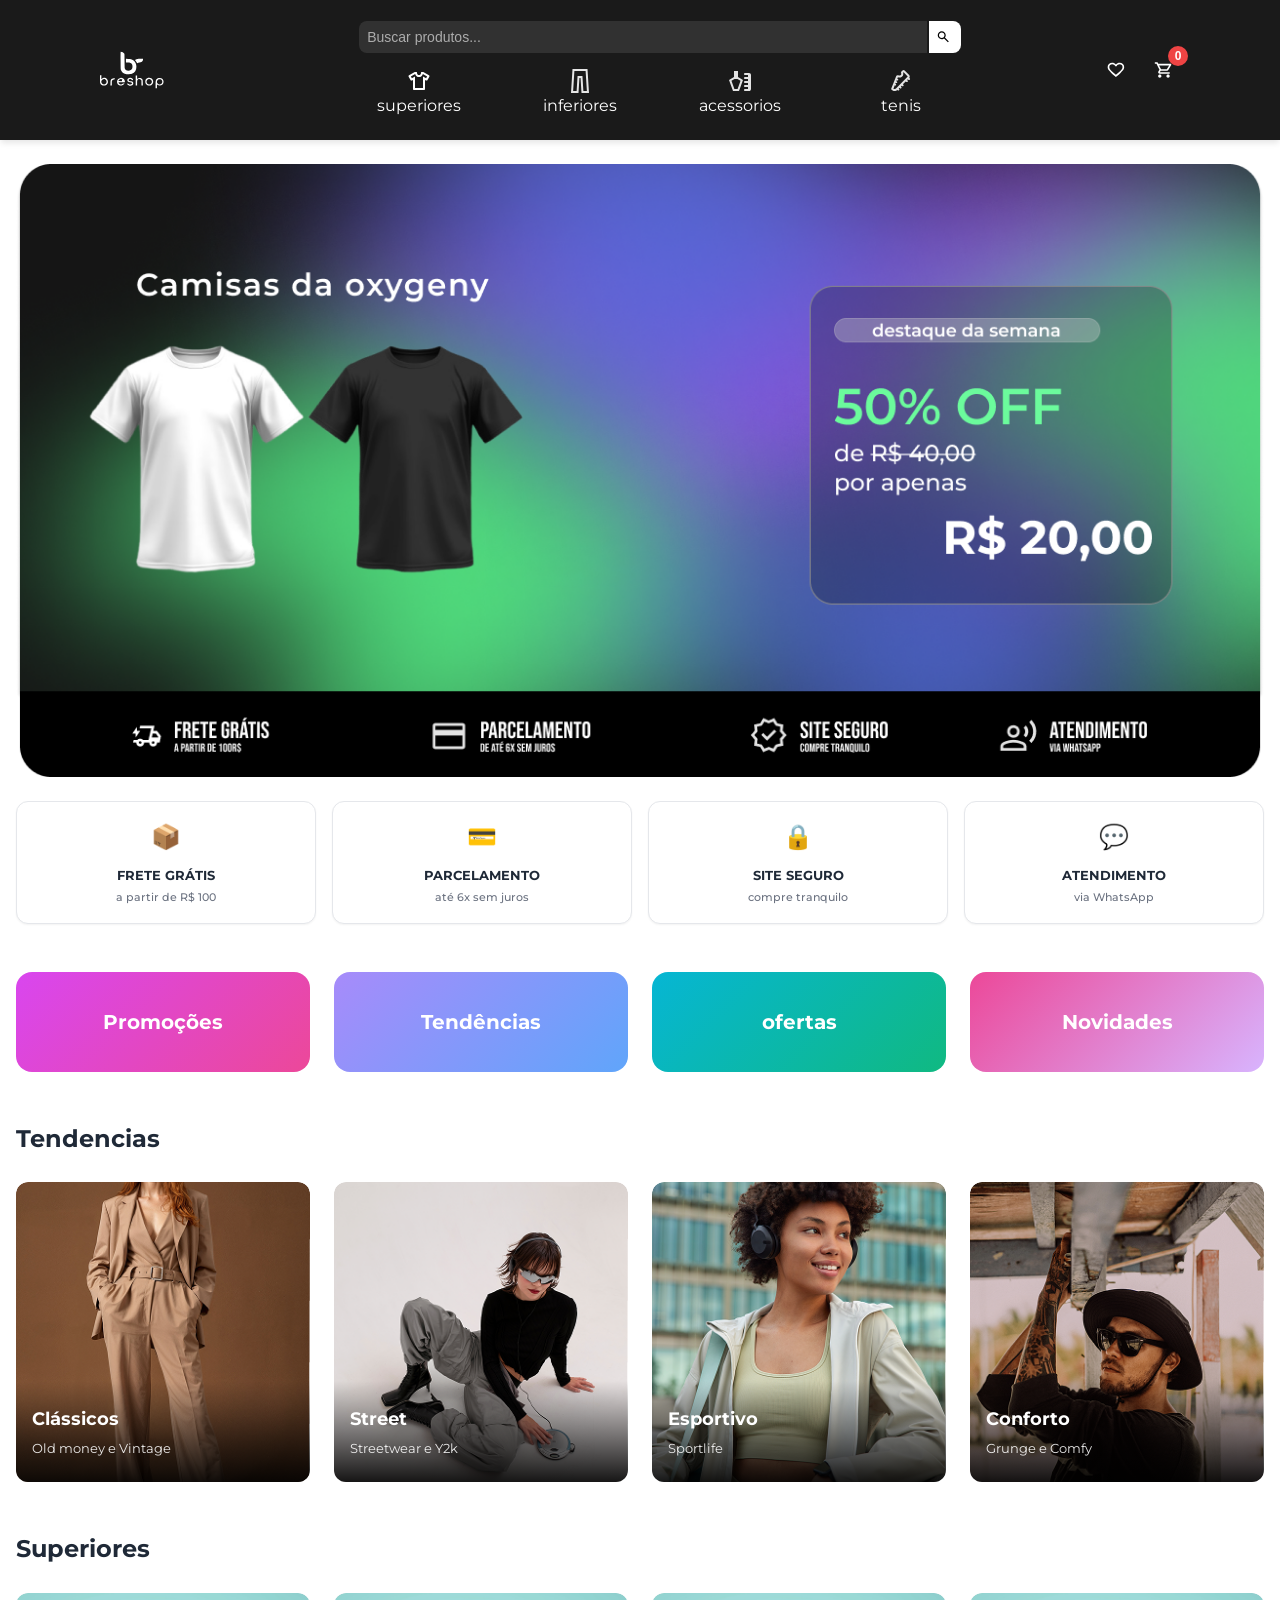
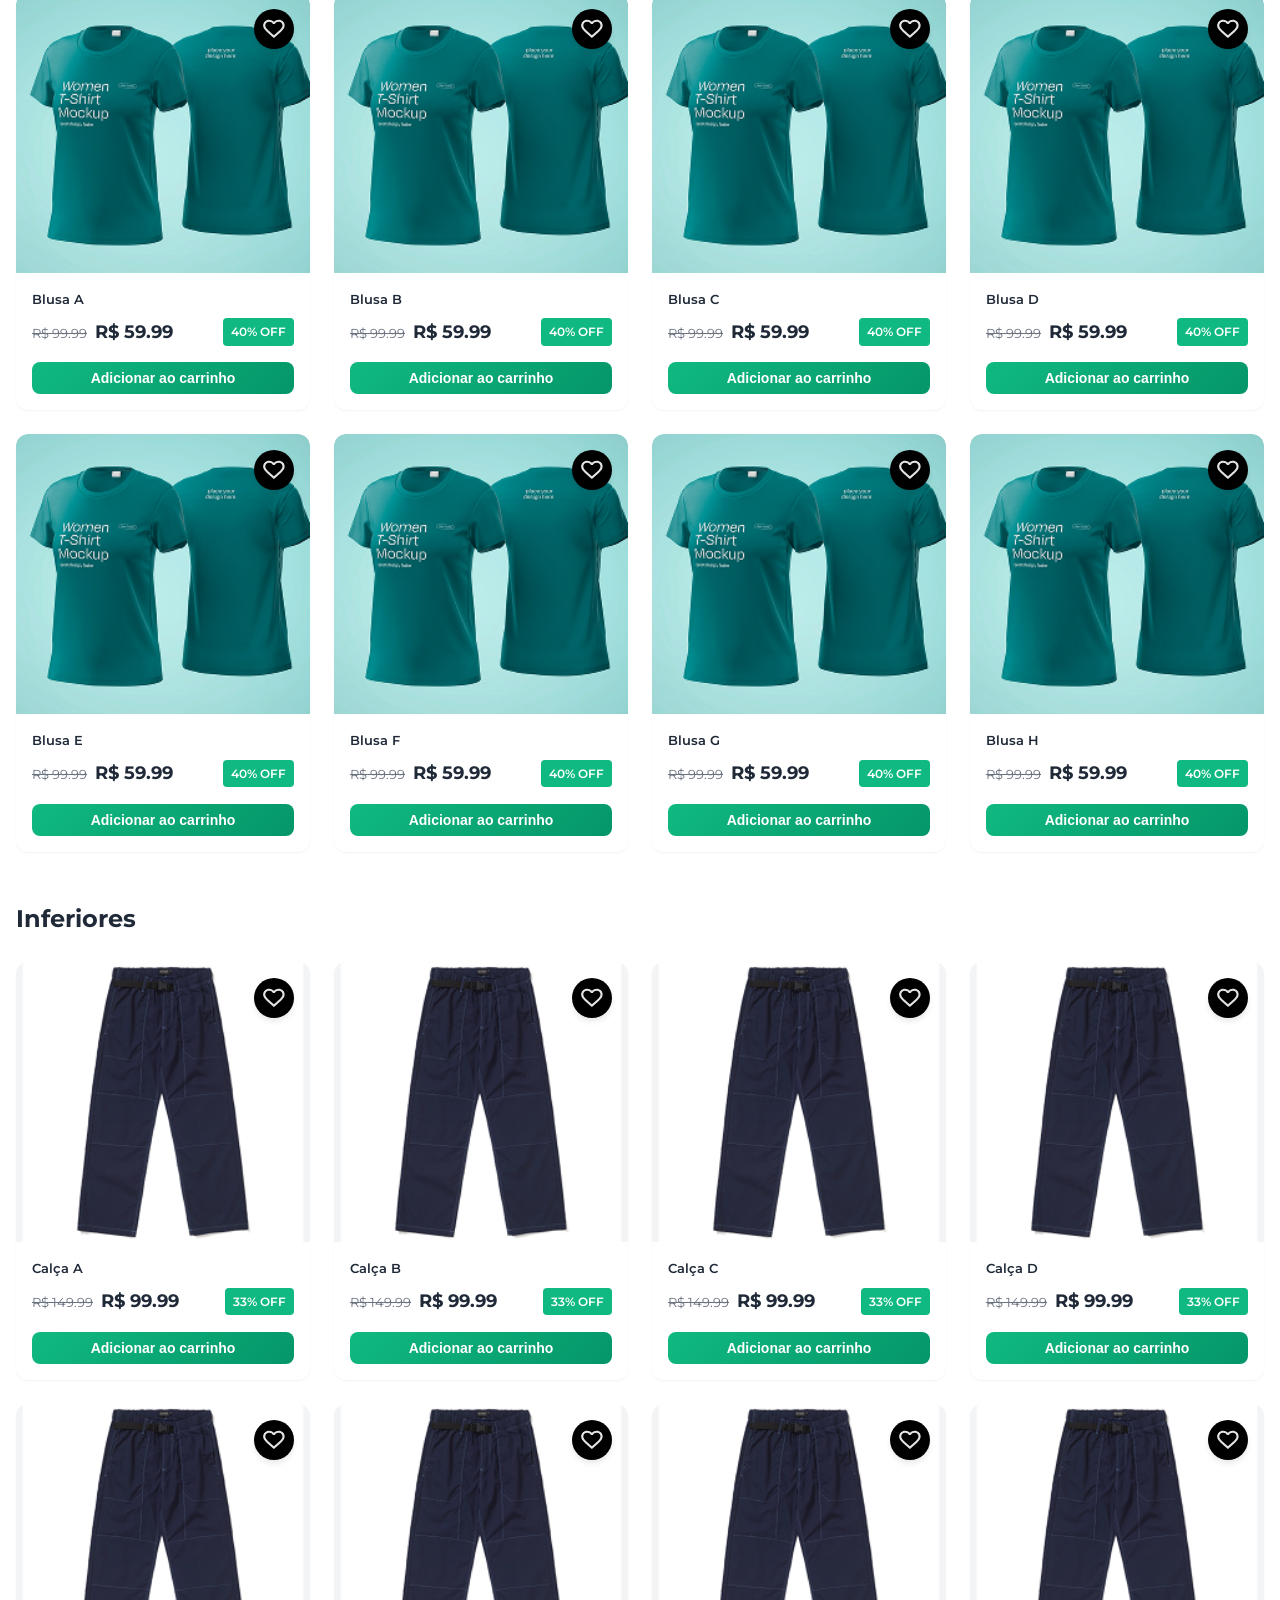
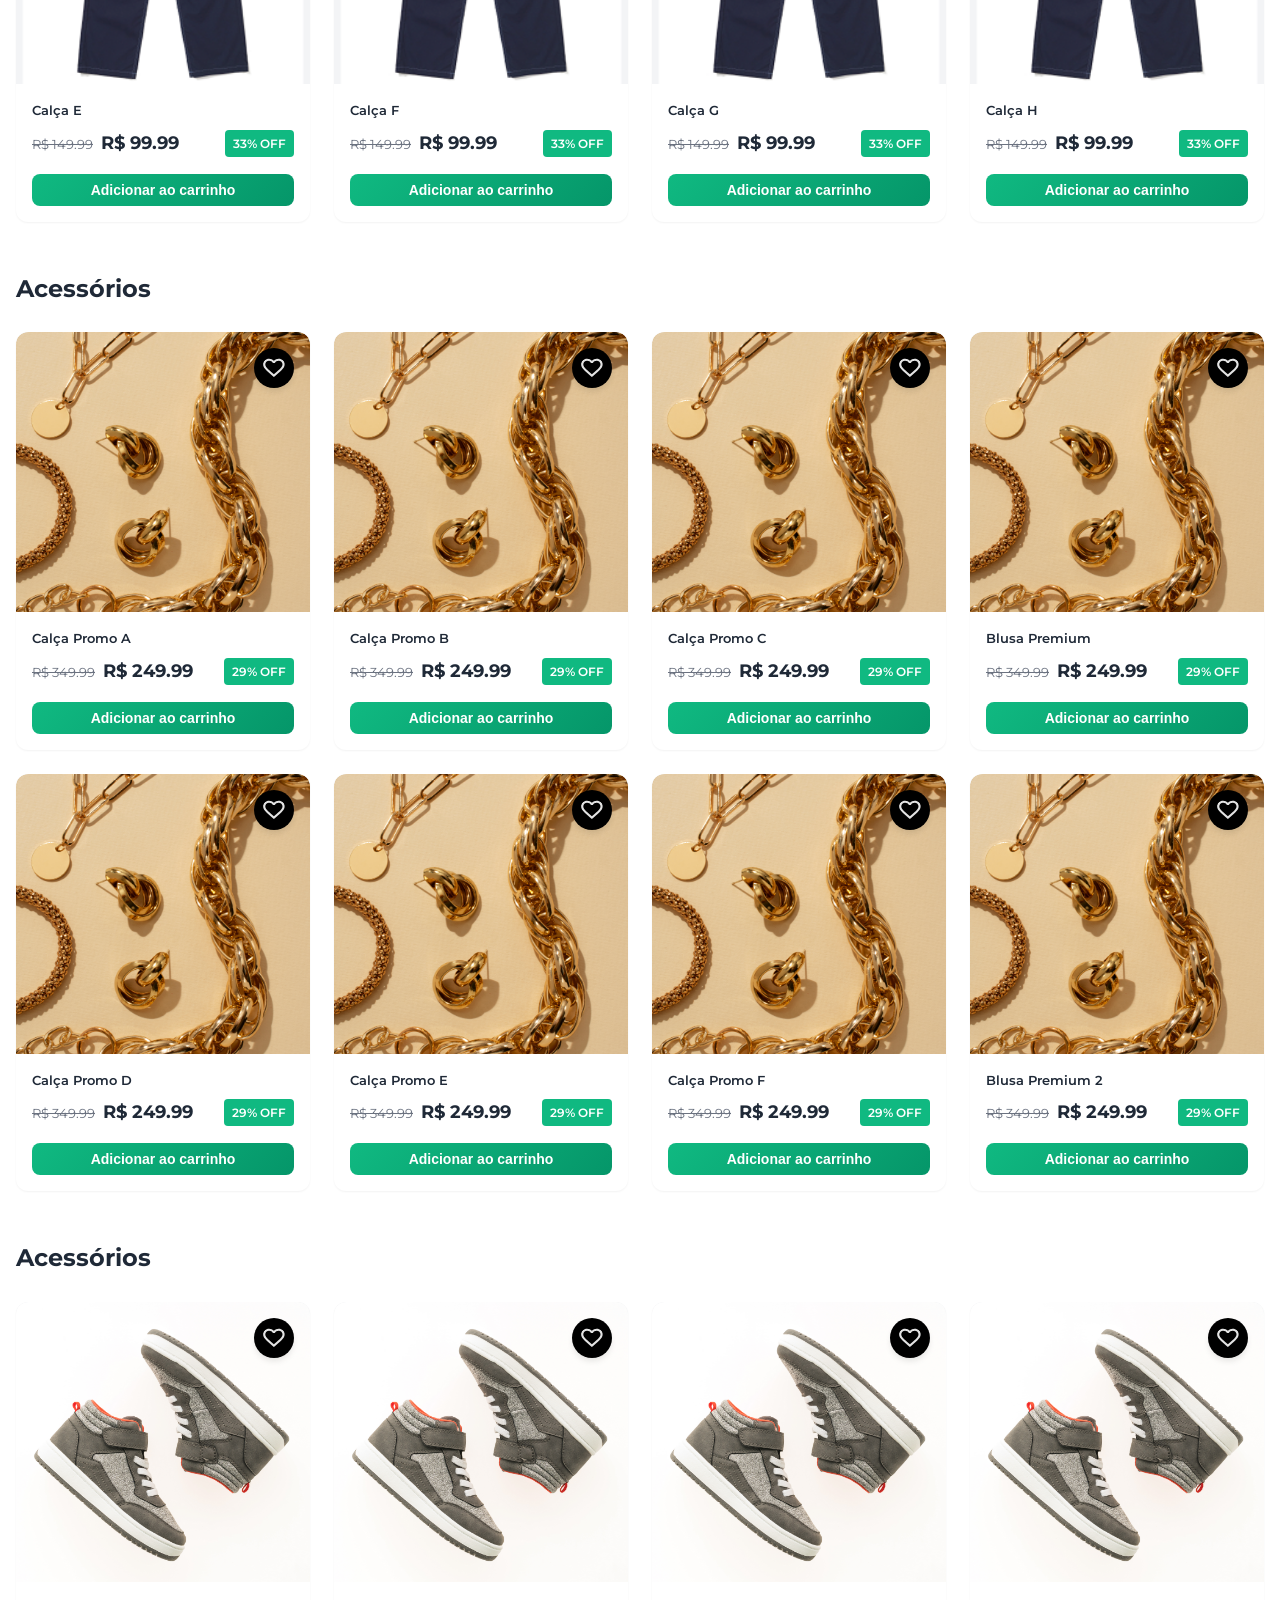
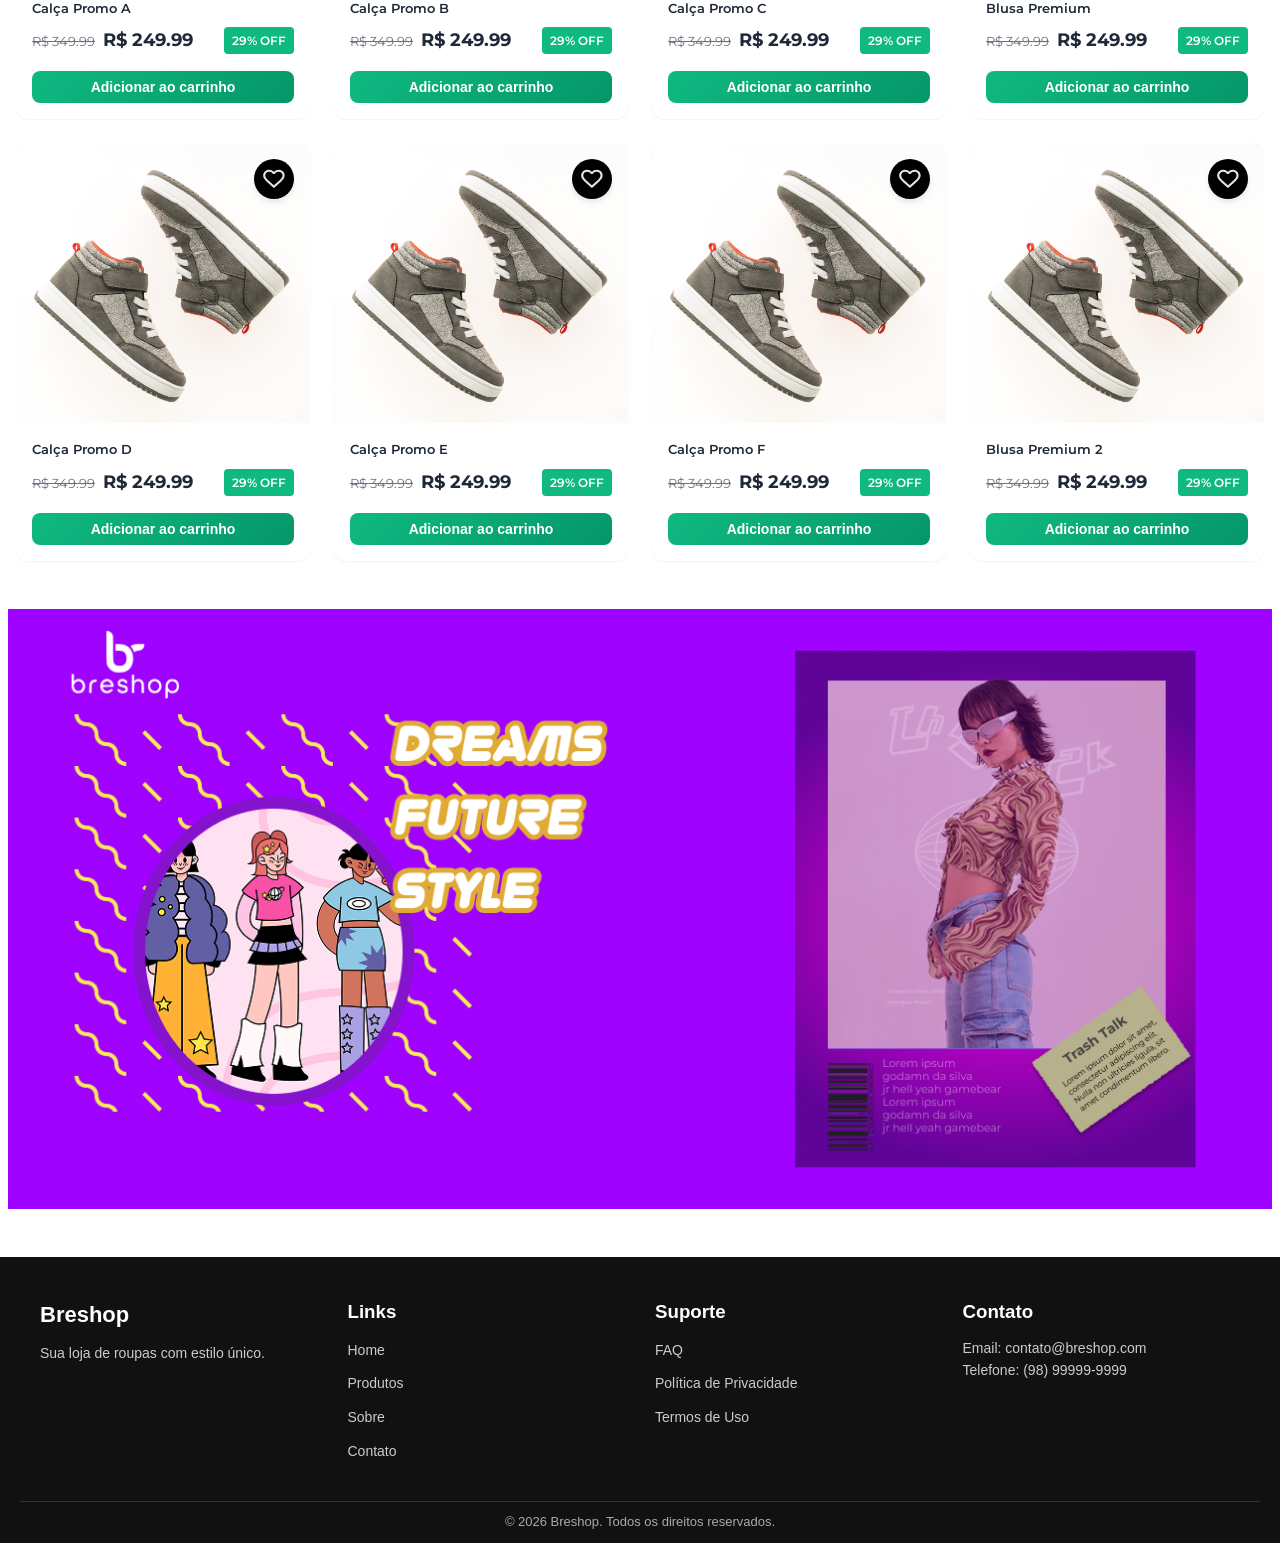
==== commit 4182e4f8: "news" ====
--- a/index.html
+++ b/index.html
@@ -1,11 +1,13 @@
 <!DOCTYPE html>
 <html lang="pt-BR">
+
 <head>
     <meta charset="UTF-8">
     <meta name="viewport" content="width=device-width, initial-scale=1.0">
     <title>Breshop - E-commerce</title>
     <link rel="stylesheet" href="css/styles.css">
 </head>
+
 <body>
     <!-- HEADER -->
     <header class="header">
@@ -13,15 +15,36 @@
             <div class="logo">
                 <img src="assets/icons/logo.svg" alt="Breshop Logo">
             </div>
-            
-            <div class="search-container">
-                <input 
-                    type="text" 
-                    id="searchInput" 
-                    class="search-input" 
-                    placeholder="Buscar produtos..."
-                >
-                <button class="search-btn"><img src="/assets/icons/search.svg" alt=""></button>
+            <div class="nav-conteiner">
+                <div>
+                    <div class="search-container">
+                        <input type="text" id="searchInput" class="search-input" placeholder="Buscar produtos...">
+                        <button class="search-btn"><img src="/assets/icons/search.svg" alt=""></button>
+                    </div>
+                </div>
+                <div>
+
+                    <nav>
+                        <div>
+                            <img src="assets/icons/superior.svg" alt="Home">
+                            <a href="#">superiores</a>
+                        </div>
+                        <div>
+                            <img src="assets/icons/inferior.svg" alt="Home">
+                            <a href="#">inferiores</a>
+                        </div>
+                        <div>
+                            <img src="assets/icons/acessorio.svg" alt="Home">
+                            <a href="#">acessorios</a>
+                        </div>
+                        <div>
+                            <img src="assets/icons/shoe.svg" alt="Home">
+                            <a href="#">tenis</a>
+                        </div>
+
+                        </ul>
+                    </nav>
+                </div>
             </div>
 
             <div class="header-actions">
@@ -132,10 +155,18 @@
         </div>
     </section>
 
-    <!-- PROMOÇÕES -->
-    <section class="section-promocoes">
-        <h2>Promoções</h2>
-        <div class="promocoes-grid" id="promocoesGrid">
+    <!-- ACESSÓRIOS -->
+    <section class="section-acessorios">
+        <h2>Acessórios</h2>
+        <div class="products-grid" id="acessoriosGrid">
+            <!-- Produtos serão injetados aqui -->
+        </div>
+    </section>
+
+    <!-- tenis -->
+    <section class="section-acessorios">
+        <h2>Acessórios</h2>
+        <div class="products-grid" id="tenisGrid">
             <!-- Produtos serão injetados aqui -->
         </div>
     </section>
@@ -146,44 +177,44 @@
     </section>
 
     <footer class="footer">
-  <div class="footer-container">
-
-    <div class="footer-section">
-      <h2 class="logo">Breshop</h2>
-      <p>Sua loja de roupas com estilo único.</p>
-    </div>
-
-    <div class="footer-section">
-      <h3>Links</h3>
-      <ul>
-        <li><a href="#">Home</a></li>
-        <li><a href="#">Produtos</a></li>
-        <li><a href="#">Sobre</a></li>
-        <li><a href="#">Contato</a></li>
-      </ul>
-    </div>
-
-    <div class="footer-section">
-      <h3>Suporte</h3>
-      <ul>
-        <li><a href="#">FAQ</a></li>
-        <li><a href="#">Política de Privacidade</a></li>
-        <li><a href="#">Termos de Uso</a></li>
-      </ul>
-    </div>
-
-    <div class="footer-section">
-      <h3>Contato</h3>
-      <p>Email: contato@breshop.com</p>
-      <p>Telefone: (98) 99999-9999</p>
-    </div>
-
-  </div>
-
-  <div class="footer-bottom">
-    <p>&copy; 2026 Breshop. Todos os direitos reservados.</p>
-  </div>
-</footer>
+        <div class="footer-container">
+
+            <div class="footer-section">
+                <h2 class="logo">Breshop</h2>
+                <p>Sua loja de roupas com estilo único.</p>
+            </div>
+
+            <div class="footer-section">
+                <h3>Links</h3>
+                <ul>
+                    <li><a href="#">Home</a></li>
+                    <li><a href="#">Produtos</a></li>
+                    <li><a href="#">Sobre</a></li>
+                    <li><a href="#">Contato</a></li>
+                </ul>
+            </div>
+
+            <div class="footer-section">
+                <h3>Suporte</h3>
+                <ul>
+                    <li><a href="#">FAQ</a></li>
+                    <li><a href="#">Política de Privacidade</a></li>
+                    <li><a href="#">Termos de Uso</a></li>
+                </ul>
+            </div>
+
+            <div class="footer-section">
+                <h3>Contato</h3>
+                <p>Email: contato@breshop.com</p>
+                <p>Telefone: (98) 99999-9999</p>
+            </div>
+
+        </div>
+
+        <div class="footer-bottom">
+            <p>&copy; 2026 Breshop. Todos os direitos reservados.</p>
+        </div>
+    </footer>
 
     <!-- MODAL CARRINHO -->
     <div id="cartModal" class="modal">
@@ -214,4 +245,5 @@
 
     <script type="module" src="js/main.js"></script>
 </body>
-</html>
+
+</html>
--- a/css/styles.css
+++ b/css/styles.css
@@ -51,7 +51,37 @@
     background-color: #ffffff;
     line-height: 1.6;
 }
-
+.nav-conteiner {
+    width: 100%;
+    display: flex;
+    flex-direction: column;
+    align-items: center;
+}
+.nav-conteiner div {
+    width: 80%;
+    max-width: 1400px;
+    padding: 0 var(--spacing-md);
+    display: flex;
+    justify-content: space-between;
+    align-items: center;
+}
+.nav-conteiner nav {
+    margin-top: 1rem;
+    width: 100%;
+    display: flex;
+    gap: .5rem;
+}
+.nav-conteiner nav div {
+    display: flex;
+    flex-direction: column;
+    align-items: center;
+}
+.nav-conteiner nav a {
+    text-decoration: none;
+    color: white;
+    border-radius: var(--radius-md);
+    transition: var(--transition);
+}
 /* ===== HEADER ===== */
 .header {
     background-color: var(--primary-color);
@@ -353,7 +383,7 @@
 /* ===== PRODUTOS SECTION ===== */
 .section-superiores,
 .section-inferiores,
-.section-promocoes {
+.section-acessorios {
     max-width: 1400px;
     margin: var(--spacing-2xl) auto;
     padding: 0 var(--spacing-md);
@@ -361,7 +391,7 @@
 
 .section-superiores h2,
 .section-inferiores h2,
-.section-promocoes h2 {
+.section-acessorios h2 {
     font-size: 24px;
     font-weight: 700;
     margin-bottom: var(--spacing-lg);
